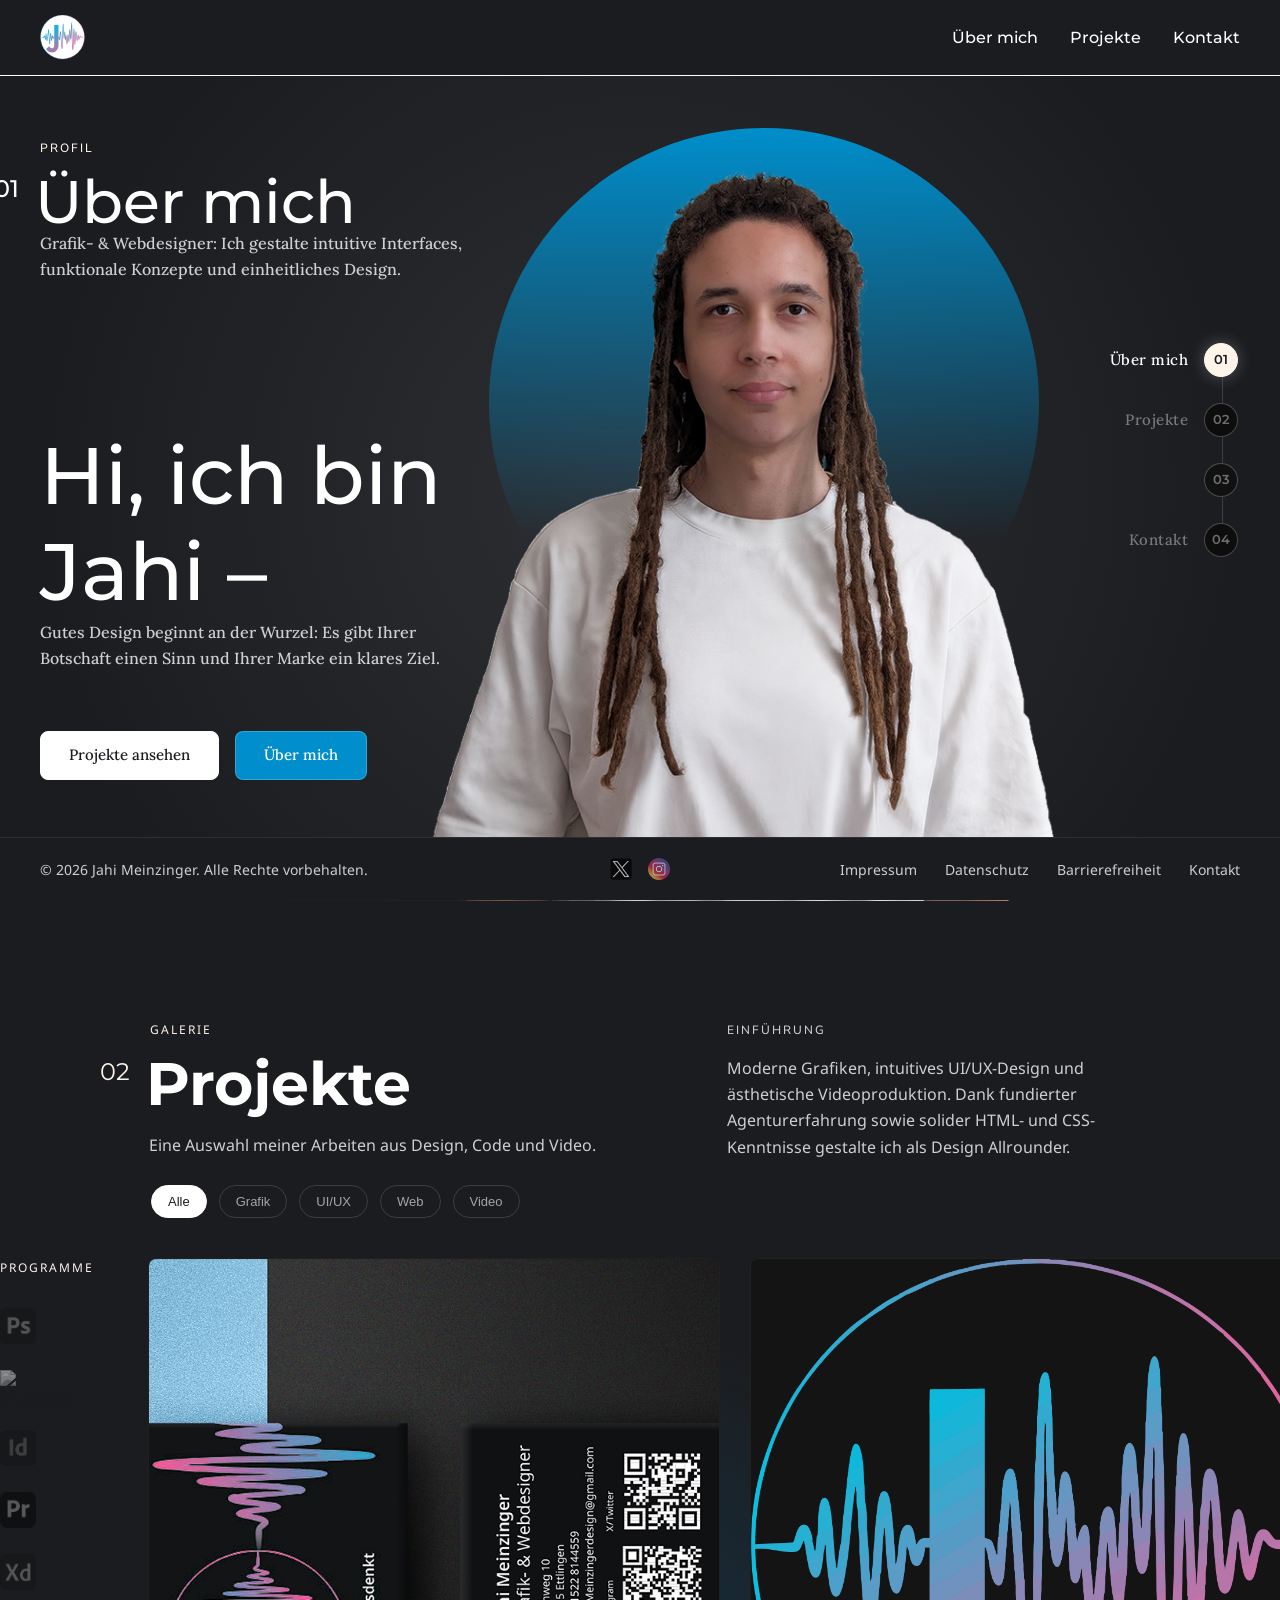
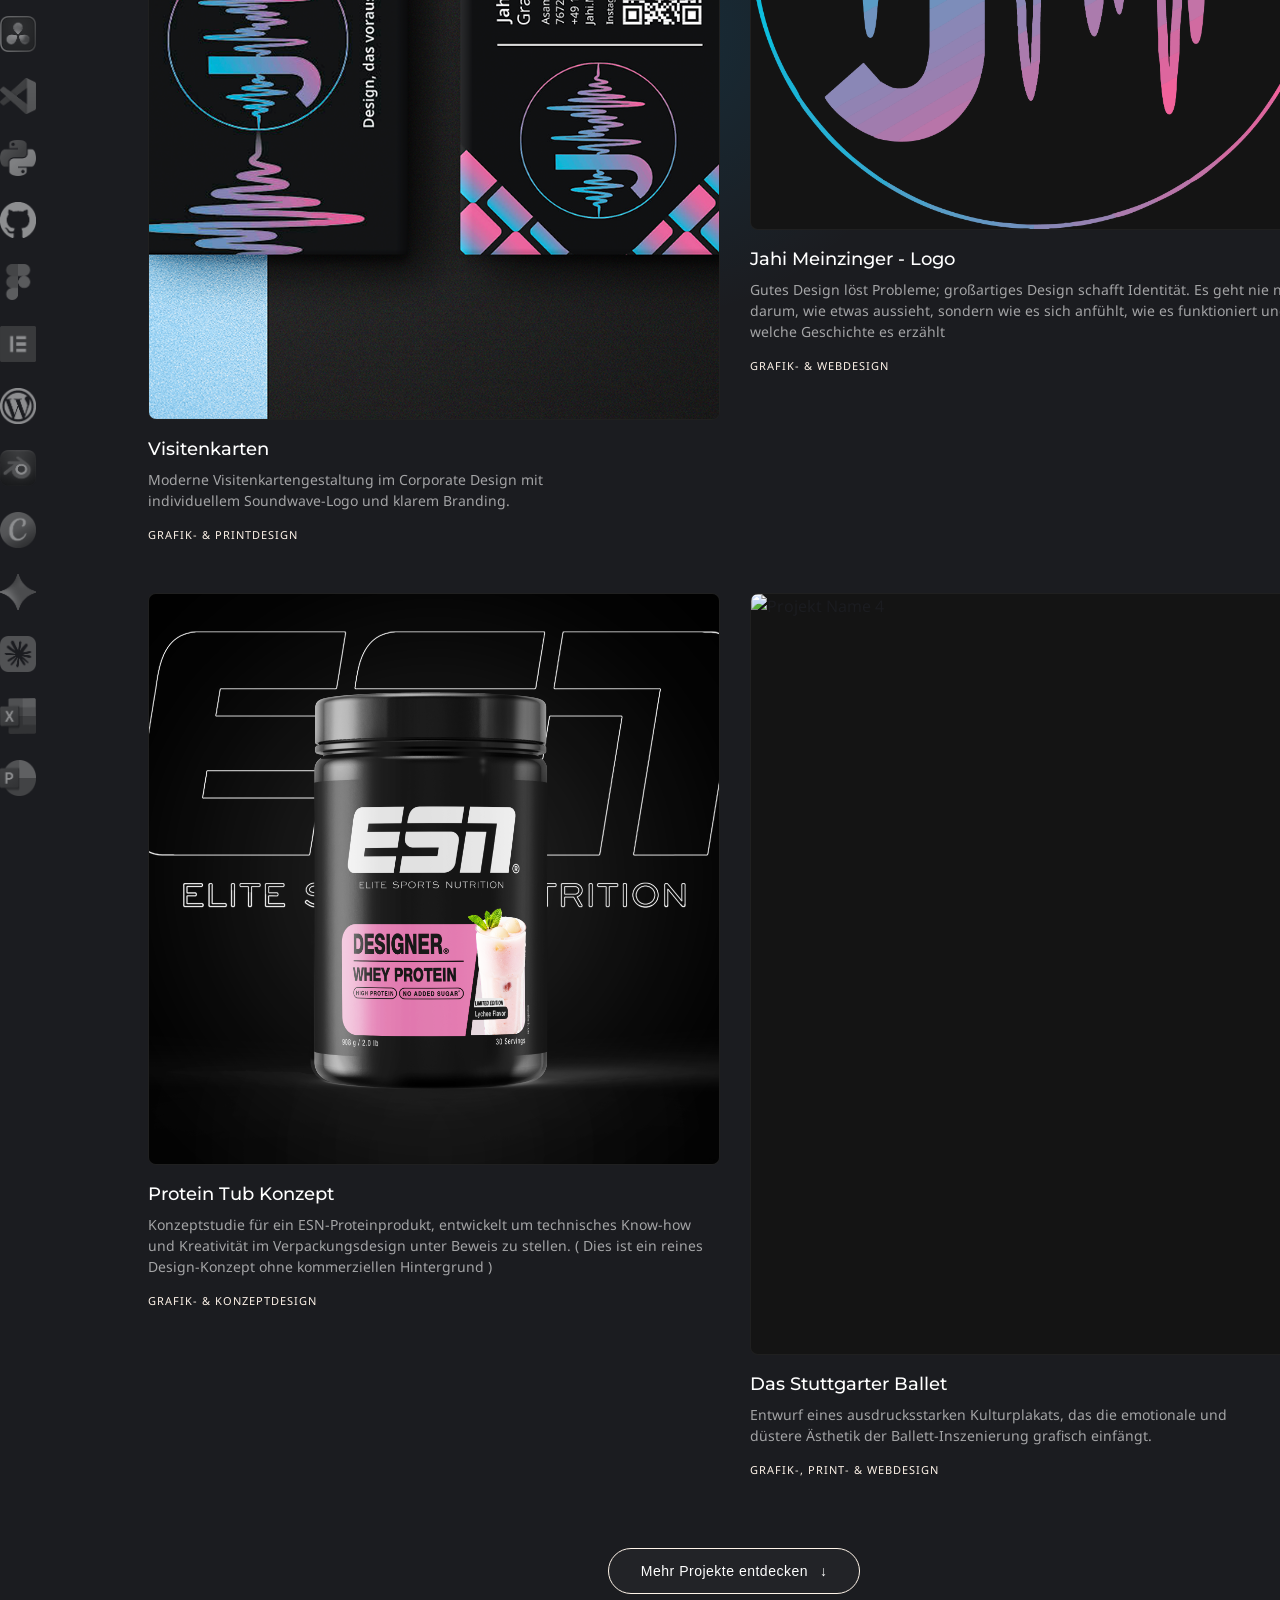
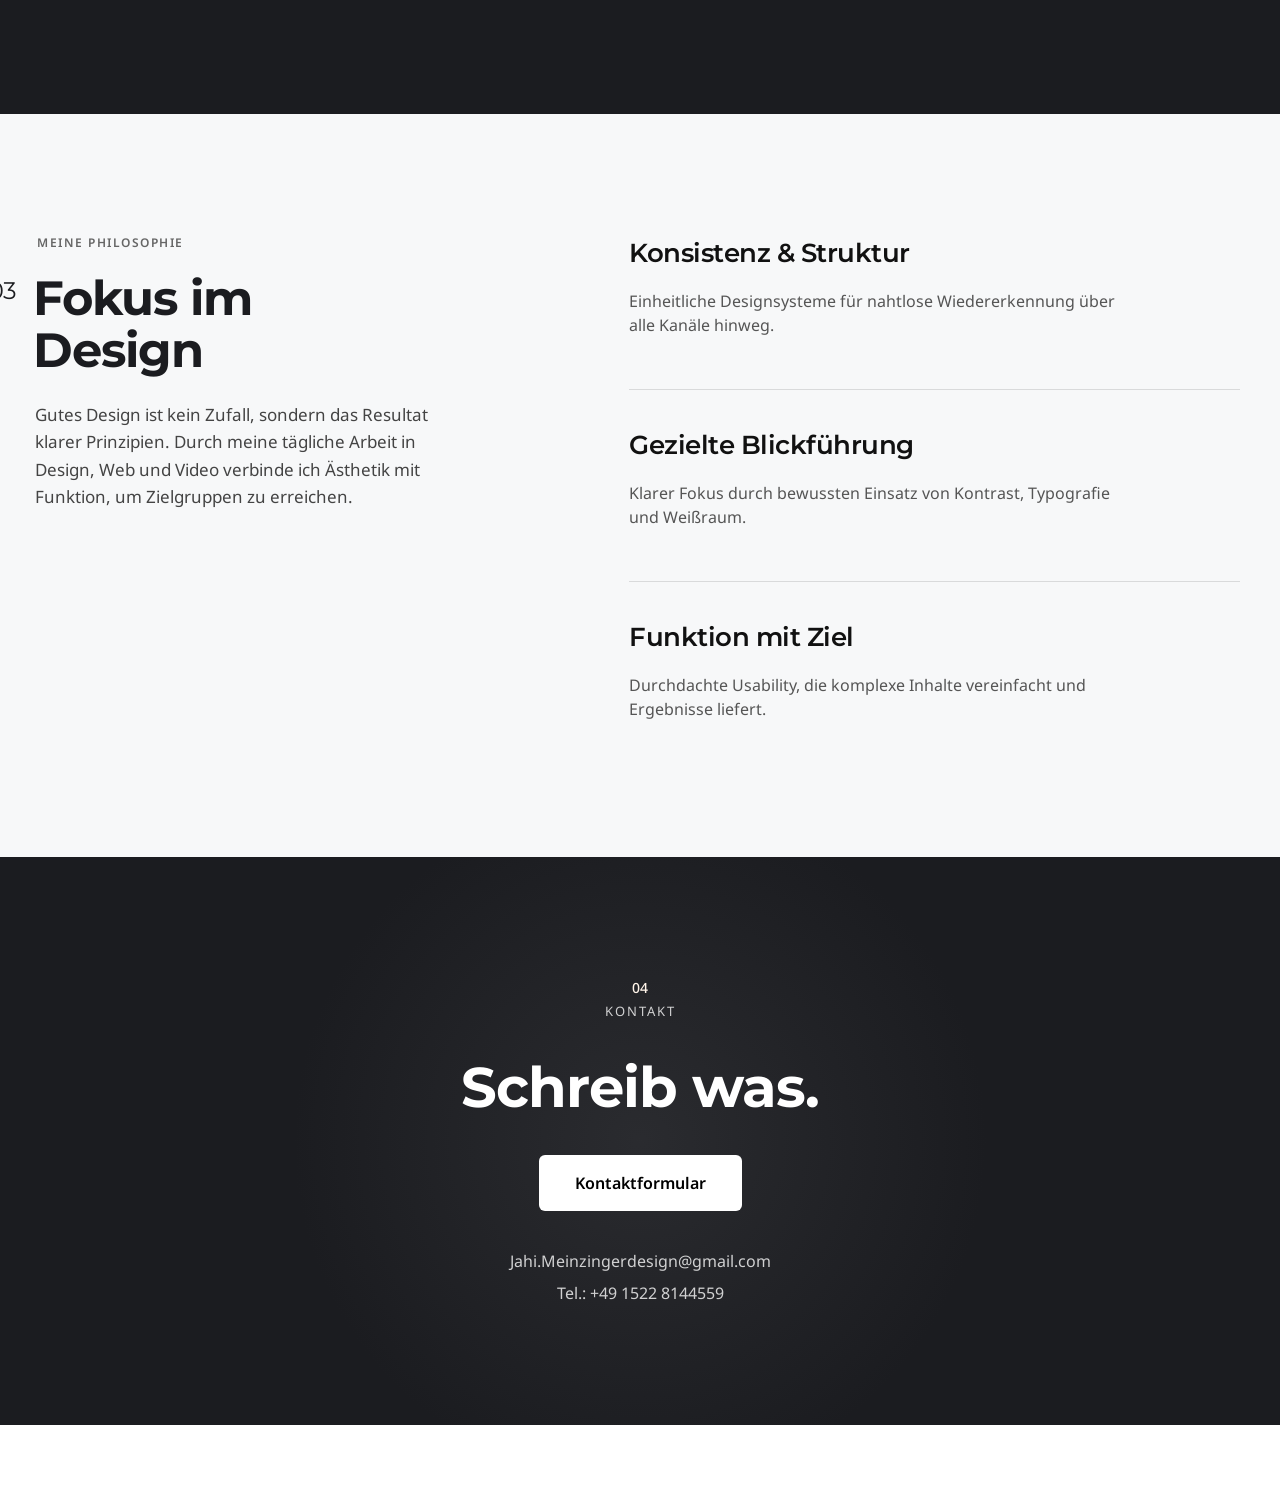
==== index.html @ 6b7f763b "Website Upload All Code" ====
<!DOCTYPE html>
<html lang="de">

<head>
    <!-- UNSICHTBAR: Nur Einstellungen & Verknüpfungen -->
    <meta charset="UTF-8">
    <meta name="viewport" content="width=device-width, initial-scale=1.0">
    <title>Jahi Meinzinger – Portfolio</title>
    <link rel="stylesheet" href="style.css">
</head>

<body>

    <!-- 1. HEADER: Dein Bereich ganz oben (Logo, Name & Navigation) -->
    <header class="site-header">
        <div class="header-container">

            <!-- Links: Logo -->
            <a href="#" class="logo-link">
                <!-- Tausche "logo.png" später gegen deinen echten Dateinamen aus -->
                <img src="assets/JM-Logo.svg" alt="Jahi Meinzinger Logo" class="logo-img">
            </a>

            <!-- Rechts: Navigation -->
            <nav class="main-nav">
                <ul>
                    <li><a href="#ueber-mich">Über mich</a></li>
                    <li><a href="#projekte">Projekte</a></li>
                    <li><a href="#kontakt">Kontakt</a></li>
                </ul>
            </nav>

        </div>
    </header>

    <!-- 2. MAIN: Der Hauptinhalt der Website -->
    <!-- 2. MAIN: Der Hauptinhalt der Website -->
    <main>
        <section id="hero" class="hero-section">
            <div class="hero-container">

                <!-- Textbereich (Ebene 3 – liegt vor dem Bild) -->
                <div class="hero-text-block">
                    <span class="overline">PROFIL</span>

                    <h2 class="section-title">
                        <span class="section-number">01</span>
                        Über mich
                    </h2>

                    <p class="hero-subheadline">
                        Grafik- & Webdesigner: Ich gestalte intuitive Interfaces, <br>
                        funktionale Konzepte und einheitliches Design.
                    </p>

                    <!-- Haupt-Headline mit animiertem Text -->
                    <h1 class="hero-main-title">
                        Hi, ich bin<br>
                        Jahi –
                        <span class="animated-text-container">
                            <span class="animated-word">Grafikdesigner</span>
                            <span class="animated-word">Web Developer</span>
                            <span class="animated-word">Videograf</span>
                            <span class="animated-word">UI/UX Designer</span>
                        </span>
                    </h1> <!-- H1 ist hier sauber geschlossen! -->

                    <!-- Zweite Subheadline -->
                    <p class="hero-secondary-subheadline">
                        Gutes Design beginnt an der Wurzel: Es gibt Ihrer<br>
                        Botschaft einen Sinn und Ihrer Marke ein klares Ziel.
                    </p>

                    <!-- Die zwei Buttons -->
                    <div class="hero-actions">
                        <a href="#projekte" class="btn btn-primary">Projekte ansehen</a>
                        <a href="#ueber-mich" class="btn btn-secondary">Über mich</a>
                    </div>
                </div>

                <!-- NEU: Visual Bereich (Ebene 1 & 2 – Kreis & Portrait) -->
                <div class="hero-visual">
                    <div class="hero-blue-circle"></div>
                    <!-- Vergiss nicht, 'dein-portrait.png' durch deinen echten Dateinamen zu ersetzen -->
                    <img src="assets/JM-Portrait.png"
                        alt="Jahi - Grafikdesigner, Web developer, UI/UX Designer & Videograf" class="hero-portrait">
                </div>

            </div>
        </section>

        <!-- 3. SECTION: PROJECTS / GALERIE -->
        <section id="projekte" class="projects-section">

            <!-- Radialisierter Hintergrund-Glow -->
            <div class="projects-bg-glow"></div>

            <div class="projects-container">

                <!-- ==========================================
             1. HEADER-GRID (Spalte 1, 2, 3 Nebeneinander)
             ========================================== -->
                <div class="projects-header-grid">

                    <!-- SPALTE 1 (Aussenseite): Programme-Titel -->
                    <div class="header-col-programs">
                        <span class="overline-programme">PROGRAMME</span>
                    </div>

                    <!-- SPALTE 2 (Bündig Logo): Galerie, Headline, Subheadline & Filter -->
                    <div class="header-col-galerie">
                        <span class="overline-galerie">GALERIE</span>
                        <h2 class="section-title">
                            <span class="section-number">02</span>
                            Projekte
                        </h2>
                        <p class="section-subheadline">
                            Eine Auswahl meiner Arbeiten aus Design, Code und Video.
                        </p>

                        <!-- Filter Navigation direkt unter der Subheadline -->
                        <nav class="projects-filter">
                            <button class="filter-btn active" data-filter="all">Alle</button>
                            <button class="filter-btn" data-filter="grafik">Grafik</button>
                            <button class="filter-btn" data-filter="uiux">UI/UX</button>
                            <button class="filter-btn" data-filter="web">Web</button>
                            <button class="filter-btn" data-filter="video">Video</button>
                        </nav>
                    </div>

                    <!-- SPALTE 3 (Rechts): Design-Note (Kompakt & klein) -->
                    <div class="header-col-design">
                        <span class="overline overline-small">Einführung</span>
                        <p class="einfuehrung-text-small">
                            Moderne Grafiken, intuitives UI/UX-Design und ästhetische Videoproduktion. Dank fundierter
                            Agenturerfahrung sowie solider HTML- und CSS-Kenntnisse gestalte ich als Design Allrounder.
                        </p>
                    </div>

                </div> <!-- /.projects-header-grid -->


                <!-- ==========================================
             2. MAIN-BODY-GRID (Programme Links, Mocks Rechts)
             ========================================== -->
                <div class="projects-body-grid">

                    <!-- SPALTE 1 LINKS: Die 14-15 Programme-Icons untereinander -->
                    <aside class="sidebar-programs">
                        <div class="programs-list">
                            <div class="program-item" title="Photoshop"><img src="assets/programme-logos/Photoshop.png"
                                    alt="Photoshop"></div>
                            <div class="program-item" title="Illustrator"><img
                                    src="assets/programme-logos/illustrator.png" alt="Illustrator"></div>
                            <div class="program-item" title="Indesign"><img src="assets/programme-logos/Indesign.png"
                                    alt="Indesign"></div>
                            <div class="program-item" title="Premiere Pro"><img
                                    src="assets/programme-logos/Premiere-Pro.png" alt="Premiere-Pro"></div>
                            <div class="program-item" title="Adobe xd"><img src="assets/programme-logos/Adobe-xd.png"
                                    alt="Adobe-xd"></div>
                            <div class="program-item" title="DaVinci Resolve Studio"><img
                                    src="assets/programme-logos/DaVinci-Resolve-Studio-Logo.png"
                                    alt="DaVinci-Resolve-Studio-Logo"></div>
                            <div class="program-item" title="Visual-Studio-Code-Logo"><img
                                    src="assets/programme-logos/Visual-Studio-Code-Logo.png"
                                    alt="Visual-Studio-Code-Logo"></div>
                            <div class="program-item" title="Python-Logo"><img
                                    src="assets/programme-logos/Python-logo.png" alt="Python-Logo"></div>
                            <div class="program-item" title="Github-Logo"><img
                                    src="assets/programme-logos/Github-Logo-W.png" alt="Github-Logo"></div>
                            <div class="program-item" title="Figma"><img src="assets/programme-logos/Figma.png"
                                    alt="Figma-Logo"></div>
                            <div class="program-item" title="Elementor"><img src="assets/programme-logos/Elementor.png"
                                    alt="Elementor-Logo"></div>
                            <div class="program-item" title="Wordpress"><img
                                    src="assets/programme-logos/Wordpress-W.png" alt="Wordpress-Logo"></div>
                            <div class="program-item" title="Blender"><img src="assets/programme-logos/Blender.png"
                                    alt="Blender-Logo"></div>
                            <div class="program-item" title="Canvas"><img src="assets/programme-logos/Canvas.png"
                                    alt="Canvas-Logo"></div>
                            <div class="program-item" title="Google-Gemini"><img
                                    src="assets/programme-logos/Google-Gemini-Logo.png" alt="Google-Gemini-Logo"></div>
                            <div class="program-item" title="Claude"><img src="assets/programme-logos/Claude-Logo.png"
                                    alt="Claude-Logo"></div>
                            <div class="program-item" title="Excel"><img src="assets/programme-logos/Excel.png"
                                    alt="Excel-Logo"></div>
                            <div class="program-item" title="Powerpoint"><img
                                    src="assets/programme-logos/Powerpoint.png" alt="Powerpoint-Logo"></div>
                            <!-- Weitere Icons folgen hier ... -->
                        </div>
                    </aside>

                    <!-- SPALTE 2 & 3 RECHTS: 2-Spalten Projekt-Grid -->
                    <div class="projects-grid">

                        <!-- Projekt 1: Hochformat Groß -->
                        <article class="project-card format-portrait-large" data-category="uiux">
                            <div class="project-image-wrapper">
                                <img src="assets/projects/JM-Visitenkarten-Mockup.png" alt="Projekt Name 1"
                                    class="project-img">
                            </div>
                            <div class="project-info">
                                <h3 class="project-title">Visitenkarten</h3>
                                <p class="project-description">Moderne Visitenkartengestaltung im Corporate Design mit
                                    <br> individuellem Soundwave-Logo und klarem Branding.
                                </p>
                                <span class="project-category-tag">Grafik- & Printdesign</span>
                            </div>
                        </article>

                        <!-- Projekt 2: Hochformat Klein / Quadratisch -->
                        <article class="project-card format-portrait-small" data-category="web">
                            <div class="project-image-wrapper">
                                <img src="assets/projects/JM-Soundwave-Logo-transp.png" alt="Projekt Name 2"
                                    class="project-img">
                            </div>
                            <div class="project-info">
                                <h3 class="project-title">Jahi Meinzinger - Logo</h3>
                                <p class="project-description">Gutes Design löst Probleme; großartiges Design schafft
                                    Identität. Es geht nie nur darum, wie etwas aussieht, sondern wie es sich anfühlt,
                                    wie es funktioniert und welche Geschichte es erzählt</p>
                                <span class="project-category-tag">Grafik- & Webdesign</span>
                            </div>
                        </article>

                        <!-- Projekt 3: Quadratisch -->
                        <article class="project-card format-square" data-category="grafik">
                            <div class="project-image-wrapper">
                                <img src="assets/projects/JM-Protein-Case-Mockup-ESN.png" alt="Projekt Name 3"
                                    class="project-img">
                            </div>
                            <div class="project-info">
                                <h3 class="project-title">Protein Tub Konzept</h3>
                                <p class="project-description">Konzeptstudie für ein ESN-Proteinprodukt, entwickelt um
                                    technisches Know-how <br> und Kreativität im Verpackungsdesign unter Beweis zu
                                    stellen. ( Dies ist ein reines <br> Design-Konzept ohne kommerziellen Hintergrund )
                                </p>
                                <span class="project-category-tag">Grafik- & Konzeptdesign</span>
                            </div>
                        </article>

                        <!-- Projekt 4: Hochformat Groß -->
                        <article class="project-card format-portrait-large" data-category="video">
                            <div class="project-image-wrapper">
                                <img src="assets/projects/Das-Stuttgarter-Ballett-JM.png" alt="Projekt Name 4"
                                    class="project-img">
                            </div>
                            <div class="project-info">
                                <h3 class="project-title">Das Stuttgarter Ballet</h3>
                                <p class="project-description">Entwurf eines ausdrucksstarken Kulturplakats, das die
                                    emotionale und <br> düstere Ästhetik der Ballett-Inszenierung grafisch einfängt.</p>
                                <span class="project-category-tag">Grafik-, Print- & Webdesign</span>
                            </div>
                        </article>

                        <!-- ==================== NEUE VERSTECKTE PROJEKTE (OPTION B) ==================== -->

                        <!-- Projekt 5 (Platzhalter) -->
                        <article class="project-card format-square is-hidden" data-category="uiux">
                            <div class="project-image-wrapper">
                                <img src="assets/projects/JM-Valor-Logo.jpg" alt="Valor-Logo" class="project-img">
                            </div>
                            <div class="project-info">
                                <h3 class="project-title">Valor Logo</h3>
                                <p class="project-description">Ein zukunftsweisender Auftritt für ‚Valor‘: Das Konzept
                                    vereint moderne Typografie und eine kraftvolle Bildsprache zu einem stimmigen,
                                    wertwertigen Markenerlebnis.</p>
                                <span class="project-category-tag">Grafik & Webdesign</span>
                            </div>
                        </article>

                        <!-- Projekt 6 (Platzhalter) -->
                        <article class="project-card format-portrait-large is-hidden" data-category="web">
                            <div class="project-image-wrapper">
                                <img src="assets/projects/Coquere-Figma-UIUX.png" alt="Coquere UI/UX"
                                    class="project-img">
                            </div>
                            <div class="project-info">
                                <h3 class="project-title">HabitSwitch - Weniger Überforderung. Mehr Fortschritt.</h3>
                                <p class="project-description">Große Lebens- und Karriereziele überfordern oft, weil der
                                    konkrete Weg dorthin im Nebel liegt. HabitShift bricht komplexe Vorhaben mithilfe
                                    intelligenter Algorithmen in tägliche, machbare Mikro-Schritte herunter und steuert
                                    deinen Fortschritt stressfrei direkt vom Smartphone aus.</p>
                                <span class="project-category-tag">UI/UX Figma & Appdesign</span>
                            </div>
                        </article>

                        <!-- Projekt 7 (Coquere) mit 2 Bildern -->
                        <article class="project-card format-portrait-small format-contain is-hidden"
                            data-category="uiux">
                            <div class="project-image-wrapper">
                                <!-- 1. Standard-Bild -->
                                <img src="assets/projects/Coquere-Figma-UIUX.png" alt="Coquere UI/UX"
                                    class="project-img">

                                <!-- 2. Zweites Bild (wird beim Hovern eingeblendet) -->
                                <img src="assets/projects/Coquere-Figma-UIUX-2.png" alt="Coquere Detailansicht"
                                    class="project-img project-img-hover">
                            </div>
                            <div class="project-info">
                                <h3 class="project-title">Coquere - Kochen ohne Stress.</h3>
                                <p class="project-description">Smartes Food-Conscious Webdesign für stressfreies Kochen.
                                    Coquere kombiniert ein minimalistisches Designsystem mit smarter Bestandsprüfung und
                                    schnellen 15–30-Minuten-Gerichten für den perfekten Feierabend.</p>
                                <span class="project-category-tag">UI/UX Figma</span>
                            </div>
                        </article>

                        <!-- BUTTON ZUM AUFKLAPPEN (Spannt über beide Projekt-Spalten) -->
                        <div class="projects-more-wrapper">
                            <button id="load-more-btn" class="btn-more-projects">
                                Mehr Projekte entdecken
                                <span class="btn-icon">↓</span>
                            </button>
                        </div>

                    </div> <!-- /.projects-grid -->

                    <!-- Hinweis für leere / im Aufbau befindliche Filter -->
                    <div id="filter-empty-message" class="filter-empty-message" style="display: none;">
                        <p>Die Seite befindet sich noch unter Betrieb, Inhalt folgt.</p>
                    </div>

                </div> <!-- /.projects-body-grid -->

            </div> <!-- /.projects-container -->
        </section>

        <!-- Sektion 3: Philosophie -->
        <section id="philosophie" class="philosophy-section">
            <div class="philosophy-container">

                <!-- Linke Spalte: Titel & Vision -->
                <div class="philosophy-intro">
                    <span class="section-tag">MEINE PHILOSOPHIE</span>
                    <h2 class="philosophy-title">
                        <span class="section-number-3">03</span>
                        Fokus im <br> Design
                    </h2>
                    <p class="philosophy-desc">
                        Gutes Design ist kein Zufall, sondern das Resultat klarer Prinzipien. Durch meine tägliche
                        Arbeit in Design, Web und Video verbinde ich Ästhetik mit Funktion, um Zielgruppen zu erreichen.
                    </p>
                </div>

                <!-- Rechte Spalte: Die 3 Kernprinzipien (Scannbar & Prägnant) -->
                <div class="philosophy-list">

                    <div class="philosophy-item">
                        <h3>Konsistenz & Struktur</h3>
                        <p>Einheitliche Designsysteme für nahtlose Wiedererkennung über alle Kanäle hinweg.</p>
                    </div>

                    <div class="philosophy-item">
                        <h3>Gezielte Blickführung</h3>
                        <p>Klarer Fokus durch bewussten Einsatz von Kontrast, Typografie und Weißraum.</p>
                    </div>

                    <div class="philosophy-item">
                        <h3>Funktion mit Ziel</h3>
                        <p>Durchdachte Usability, die komplexe Inhalte vereinfacht und Ergebnisse liefert.</p>
                    </div>

                </div>

            </div>
        </section>

        <!-- Sektion 4: Kontakt -->
        <section id="kontakt" class="contact-section">
            <!-- Dunkler radialer Verlauf (#2E2F33) -->
            <div class="contact-bg-glow"></div>

            <div class="contact-container">
                <!-- Tag & Nummer -->
                <span class="contact-number">04</span>
                <span class="contact-tag">KONTAKT</span>

                <!-- Haupt-Headline -->
                <h2 class="contact-title">Schreib was.</h2>

                <!-- Invertierter Button -->
                <div class="contact-action">
                    <a href="kontakt.html" class="contact-btn">Kontaktformular</a>
                </div>

                <!-- E-Mail Adresse -->
                <!-- Statt Klartext-Link: Data-Attribute nutzen -->
                <a href="#" id="safe-email" class="contact-email" data-user="Jahi.Meinzingerdesign"
                    data-domain="gmail.com">
                    E-Mail anzeigen...
                </a>

                <a href="#" id="safe-phone" class="contact-phone" data-country="49" data-prefix="1522"
                    data-number="8144559">
                    Telefon anzeigen...
                </a>
            </div>
        </section>

        <!-- Fixierter Section Tracker (Rechte Seite) -->
        <nav class="side-nav">
            <ul class="side-nav-list">
                <li>
                    <a href="#hero" class="side-nav-link active">
                        <span class="nav-label">Über mich</span>
                        <span class="nav-number">01</span>
                    </a>
                </li>
                <li>
                    <a href="#projekte" class="side-nav-link">
                        <span class="nav-label">Projekte</span>
                        <span class="nav-number">02</span>
                    </a>
                </li>
                <li>
                    <a href="#philosophie" class="side-nav-link inverse">
                        <span class="nav-label">Philosophie</span>
                        <span class="nav-number">03</span>
                    </a>
                </li>
                <li>
                    <a href="#kontakt" class="side-nav-link">
                        <span class="nav-label">Kontakt</span>
                        <span class="nav-number">04</span>
                    </a>
                </li>
            </ul>
        </nav>


    </main>

    <!-- 3. FOOTER: Bereich ganz unten (Copyright, Links zu Impressum etc.) -->
    <!-- FOOTER -->
    <footer class="site-footer">
        <div class="footer-container">
            <p class="footer-copy">&copy; 2026 Jahi Meinzinger. Alle Rechte vorbehalten.</p>

            <!-- Social Media Icons -->
            <div class="footer-social">
                <a href="https://x.com/J4111v1" target="_blank" rel="noopener noreferrer" aria-label="X (Twitter)">
                    <img src="assets/social-media/X-Logo-80x80.png" alt="X" class="social-icon">
                </a>
                <a href="https://www.instagram.com/j4111v1/" target="_blank" rel="noopener noreferrer"
                    aria-label="Instagram">
                    <img src="assets/social-media/Instagram-Logo-80x80.png" alt="Instagram" class="social-icon">
                </a>
            </div>

            <nav class="footer-nav">
                <a href="impressum.html">Impressum</a>
                <a href="datenschutz.html">Datenschutz</a>
                <a href="barrierefreiheit.html">Barrierefreiheit</a>
                <a href="kontakt.html">Kontakt</a>
            </nav>
        </div>
    </footer>

    <script src="script.js"></script>

</body>

</html>
---- style.css ----
/* ==========================================
   1. GOOGLE FONTS EINBINDEN
   (Montserrat, Lora, Noto Sans, Nunito Sans)
   ========================================== */
@import url('https://fonts.googleapis.com/css2?family=Lora:ital,wght@0,500;1,500&family=Montserrat:ital,wght@0,500;1,500&family=Noto+Sans:ital,wght@0,400;1,400&family=Nunito+Sans:ital,wght@0,500;1,500&display=swap');

/* ==========================================
   2. DESIGN-SYSTEM (VARIABLEN)
   ========================================== */
:root {
    /* Farben */
    --color-impressum-black: #1F1F1F;
    --color-white: #FFFFFF;
    --color-blue-house: #0C5AAA;
    --color-transparent-black: #1F1F1FB5;
    --color-skin: #FFF4E9;
    --color-black: #1B1C20;
    --color-white-subheadline: #FFFFFFC9;
    --color-divider: #1F1F1F45;
    --color-radial-black: #2E2F33;
    --color-blue-link: #008FCC;

    /* Schriften (Default = Montserrat) */
    --font-primary: 'Montserrat', sans-serif;
    --font-secondary: 'Lora', serif;
    --font-text: 'Noto Sans', sans-serif;
    --font-accent: 'Nunito Sans', sans-serif;
}

/* ==========================================
   3. GLOBALE BASE-STYLES (DEFAULT-REGELN)
   ========================================== */

/* Sanftes Scrollen für den OnePager */
html {
    scroll-behavior: smooth;
}

/* Standards für den Body */
body {
    font-family: var(--font-text);
    font-size: 16px;
    font-weight: 400;
    color: var(--color-black);
    background-color: var(--color-white);
    margin: 0;
    padding: 0;
    line-height: 1.5;
}

/* ==========================================
   4. ÜBERSCHRIFTEN (DEFAULT = MONTSERRAT 500)
   ========================================== */
h1,
h2,
h3,
h4,
h5,
h6 {
    font-family: var(--font-primary);
    font-weight: 500;
    margin-top: 0;
}

h1 { font-size: 86px; }
h2 { font-size: 60px; }
h3 { font-size: 54px; }
h4 { font-size: 44px; }
h5 { font-size: 34px; }
h6 { font-size: 28px; }

/* ==========================================
   5. HEADER & NAVIGATION STYLES
   ========================================== */

/* Die schwarze Leiste über die gesamte Breite */
.site-header {
    background-color: var(--color-black);
    height: 75px;
    width: 100%;
    position: sticky;
    top: 0;
    z-index: 1000;
    border-bottom: 1px solid var(--color-white);
}

/* Der innere Container */
.header-container {
    max-width: 1200px;
    height: 100%;
    margin: 0 auto;
    padding: 0 40px;
    display: flex;
    justify-content: space-between;
    align-items: center;
}

/* Logo Styling */
.logo-link {
    display: flex;
    align-items: center;
}

.logo-img {
    width: 45px;
    height: auto;
}

/* Navigations-Liste */
.main-nav ul {
    list-style: none;
    margin: 0;
    padding: 0;
    display: flex;
    gap: 32px;
}

/* Die Links im Menü */
.main-nav a {
    position: relative;
    text-decoration: none;
    color: var(--color-white);
    font-family: var(--font-primary);
    font-size: 16px;
    font-weight: 500;
    padding-bottom: 6px;
    transition: color 0.3s ease;
}

.main-nav a::after {
    content: '';
    position: absolute;
    bottom: 0;
    left: 0;
    width: 0%;
    height: 2px;
    background-color: var(--color-skin);
    transition: width 0.3s ease;
}

.main-nav a:hover::after {
    width: 100%;
}

/* ==========================================
   6. HERO SECTION
   ========================================== */
.hero-section {
    width: 100%;
    min-height: calc(100vh - 75px);
    background: radial-gradient(circle at center, var(--color-radial-black) 0%, var(--color-black) 80%);
    display: flex;
    align-items: flex-start;
    padding-top: 7vh;
    box-sizing: border-box;
    position: relative;
    overflow: hidden;
}

.hero-container {
    max-width: 1200px;
    width: 100%;
    margin: 0 auto;
    padding: 0 40px;
}

/* ==========================================
   7. HERO INHALTE (TEXT & TITEL)
   ========================================== */
.hero-text-block {
    max-width: 650px;
    width: 100%;
    display: flex;
    flex-direction: column;
    gap: 0px;
    position: relative;
    z-index: 3;
}

.overline {
    font-family: var(--font-accent);
    font-size: 16px;
    font-weight: 500;
    color: var(--color-white-subheadline);
    text-transform: uppercase;
    letter-spacing: 1.5px;
    display: block;
    margin-bottom: 6px;
}

.section-title {
    color: var(--color-white);
    margin-bottom: -6px;
    line-height: 1.1;
    position: relative;
    transform: translate(-5px, 0px);
}

.section-number {
    font-family: var(--font-primary);
    font-size: 24px;
    font-weight: 500;
    color: var(--color-white);
    position: absolute;
    right: calc(100% + 16px);
    top: -7px;
    transform: translate(0px, 14px);
}

.hero-subheadline {
    font-family: var(--font-secondary);
    font-size: 16px;
    font-weight: 500;
    color: var(--color-white-subheadline);
    line-height: 1.6;
    transform: translate(0px, -14px);
    margin-bottom: 140px;
}

/* ==========================================
   8. MAIN HEADLINE & ANIMATED TEXT
   ========================================== */
.hero-main-title {
    font-family: var(--font-primary);
    font-size: 80px;
    font-weight: 500;
    color: var(--color-white);
    line-height: 1.0;
    margin: 0;
}

.animated-text-container {
    display: inline-block;
    position: relative;
    min-width: 320px;
    height: 1.2em;
    vertical-align: bottom;
}

.animated-word {
    position: absolute;
    left: 0;
    top: 13px;
    opacity: 0;
    white-space: nowrap;
    color: var(--color-skin);
    animation: fadeTextCycle 12s infinite;
}

.animated-word:nth-child(1) { animation-delay: 0s; }
.animated-word:nth-child(2) { animation-delay: 3s; }
.animated-word:nth-child(3) { animation-delay: 6s; }
.animated-word:nth-child(4) { animation-delay: 9s; }

@keyframes fadeTextCycle {
    0% { opacity: 0; transform: translateY(12px); }
    5% { opacity: 1; transform: translateY(0); }
    22% { opacity: 1; transform: translateY(0); }
    27% { opacity: 0; transform: translateY(-12px); }
    100% { opacity: 0; }
}

@keyframes smoothCircleFade {
    0% { opacity: 0; }
    100% { opacity: 1; }
}

.hero-secondary-subheadline {
    font-family: var(--font-secondary);
    font-size: 16px;
    font-weight: 500;
    color: var(--color-white-subheadline);
    line-height: 1.6;
    margin-top: 8px;
}

.hero-actions {
    display: flex;
    gap: 16px;
    margin-top: 44px;
    align-items: center;
}

.btn {
    display: inline-flex;
    align-items: center;
    justify-content: center;
    padding: 12px 28px;
    font-family: var(--font-secondary);
    font-size: 15px;
    font-weight: 500;
    border-radius: 8px;
    text-decoration: none;
    transition: all 0.25s ease;
    cursor: pointer;
}

.btn-primary {
    background-color: var(--color-white);
    color: var(--color-black);
    border: 1px solid var(--color-white);
}

.btn-primary:hover {
    background-color: var(--color-skin);
    transform: translateY(-2px);
    border: 1px solid var(--color-skin);
    box-shadow: 0 4px 15px rgba(255, 255, 255, 0.2);
}

.btn-secondary {
    background-color: var(--color-blue-link);
    color: var(--color-white);
    border: 1px solid rgba(255, 255, 255, 0.2);
}

.btn-secondary:hover {
    background-color: var(--color-blue-house);
    transform: translateY(-2px);
    box-shadow: 0 4px 15px rgba(255, 255, 255, 0.2);
}

.hero-visual {
    position: absolute;
    right: 5%;
    bottom: 0;
    width: 50%;
    height: 100%;
    display: flex;
    justify-content: center;
    align-items: flex-end;
    z-index: 1;
    pointer-events: none;
}

.hero-blue-circle {
    position: absolute;
    width: 550px;
    height: 550px;
    border-radius: 50%;
    background: linear-gradient(180deg, var(--color-blue-link) 0%, rgba(0, 0, 0, 0) 75%);
    top: 45%;
    left: 50%;
    transform: translate(-74%, -58%);
    z-index: 1;
    animation: smoothCircleFade 3s ease-out 0s both;
}

.hero-portrait {
    position: relative;
    z-index: 2;
    height: 118%;
    object-fit: contain;
    transform: translate(-165px, 0);
}

/* ==========================================
   9. SIDE NAVIGATION (SEITEN-NAV)
   ========================================== */
.side-nav {
    position: fixed;
    right: 42px;
    top: 50%;
    transform: translateY(-50%);
    z-index: 100;
}

.side-nav-list {
    list-style: none;
    padding: 0;
    margin: 0;
    display: flex;
    flex-direction: column;
    gap: 26px;
    position: relative;
}

.side-nav-list::before {
    content: '';
    position: absolute;
    top: 12px;
    bottom: 12px;
    right: 15px;
    width: 1px;
    background-color: rgba(255, 255, 255, 0.15);
    z-index: -1;
}

.side-nav-link {
    display: flex;
    align-items: center;
    justify-content: flex-end;
    gap: 16px;
    text-decoration: none;
    color: rgba(255, 255, 255, 0.4);
    transition: all 0.3s ease;
}

.side-nav-link .nav-label {
    font-family: var(--font-secondary);
    font-size: 15px;
    font-weight: 500;
    letter-spacing: 0.5px;
    opacity: 0;
    transform: translateX(12px);
    transition: all 0.3s ease;
    white-space: nowrap;
    pointer-events: none;
}

.side-nav-link .nav-number {
    font-family: var(--font-primary);
    font-size: 13px;
    font-weight: 600;
    width: 32px;
    height: 32px;
    border-radius: 50%;
    background-color: #0d0d0d;
    border: 1px solid rgba(255, 255, 255, 0.25);
    display: flex;
    align-items: center;
    justify-content: center;
    transition: all 0.3s ease;
}

.side-nav-link:hover,
.side-nav-link.active {
    color: var(--color-white);
}

.side-nav-link:hover .nav-label,
.side-nav-link.active .nav-label {
    opacity: 1;
    transform: translateX(0);
}

.side-nav-link:hover .nav-number,
.side-nav-link.active .nav-number {
    border-color: var(--color-skin);
    background-color: var(--color-skin);
    color: var(--color-black);
    box-shadow: 0 0 16px rgba(255, 255, 255, 0.25);
}

/* ==========================================
   SEKTION 3 (INVERSE) - AKTIV-ZUSTAND
   ========================================== */

/* 1. Inaktive Punkte in Sektion 3 (Tiefschwarz, abgedunkelte Zahl) */
.side-nav-link.inverse .nav-number {
    background-color: #111111 !important;
    border: 1px solid rgba(255, 255, 255, 0.25) !important;
}

/* 2. AKTIVER Punkt in Sektion 3 (Helleres Schwarz/Anthrazit + weiße Zahl) */
.side-nav-link.inverse.active .nav-number {
    background-color: #53535a !important; /* Helleres Schwarz / Anthrazit */
    border-color: #38383a !important;
    color: #ffffff !important;           /* Strahlend weiße 03 */
    box-shadow: 0 0 10px rgba(0, 0, 0, 0.2); /* Dezenter Schatten zur Hervorhebung */
}

/* 3. Aktives Label "Philosophie" */
.side-nav-link.inverse.active .nav-label {
    color: var(--color-black) !important;
    font-weight: 600;
}

/* ==========================================
   10. PROJECTS SECTION (PROJEKTE)
   ========================================== */
.projects-section {
    position: relative;
    background-color: var(--color-black);
    padding: 120px 0;
    overflow: hidden;
}

.projects-bg-glow {
    position: absolute;
    top: 30%;
    left: 50%;
    transform: translate(-50%, -50%);
    width: 600px;
    height: 600px;
    background: radial-gradient(circle, var(--color-blue-link) 0%, rgba(0,0,0,0) 70%);
    opacity: 0.15;
    pointer-events: none;
    z-index: 0;
}

.projects-container {
    position: relative;
    z-index: 1;
    width: 100%;
    max-width: 1440px;
    margin: 0 auto;
    padding: 0 40px;
}

/* HEADER GRID */
.projects-header-grid {
    display: grid;
    grid-template-columns: 5% 1.5fr 0.8fr; 
    gap: 47px;
    margin-bottom: 40px;
    align-items: start;
}

/* OVERLINES & TYPO */
.overline-programme,
.overline-galerie,
.overline {
    font-size: 12px;
    letter-spacing: 2px;
    text-transform: uppercase;
    color: var(--color-skin);
    display: block;
    margin-bottom: 12px;
}

.overline-galerie {
    transform: translateX(-1px);
    margin-left: 0;
}

.overline-small {
    font-size: 12px;
    color: var(--color-white-subheadline);
}

.projects-header-grid .section-title {
    font-size: 60px;
    font-weight: 700;
    color: var(--color-white);
    margin: 0 0 12px 0;
    display: flex;
    align-items: center;
    gap: 16px;
    left: -46px;
}

.projects-header-grid .section-number {
    font-size: 24px;
    color: var(--color-skin);
    font-weight: 400;
    position: static;
    transform: none;
    margin-bottom: 23px;
    transform: translateX(0px);
}

.section-subheadline {
    color: var(--color-white-subheadline);
    font-size: 16px;
    margin-bottom: 28px;
    max-width: 480px;
    transform: translateX(-2px);
}

.header-col-design {
    transform: translateX(-203px);
}

.einfuehrung-text-small {
    font-size: 16px;
    line-height: 1.64;
    color: var(--color-white-subheadline);
    max-width: 420px;
}

/* FILTER NAVIGATION */
.projects-filter {
    display: flex;
    flex-wrap: wrap;
    gap: 12px;
}

.filter-btn {
    background: transparent;
    border: 1px solid rgba(255, 255, 255, 0.15);
    color: rgba(255, 255, 255, 0.6);
    padding: 8px 16px;
    border-radius: 20px;
    font-size: 13px;
    cursor: pointer;
    transition: all 0.3s ease;
}

.filter-btn:hover,
.filter-btn.active {
    background: var(--color-white);
    color: var(--color-black);
    border-color: var(--color-white);
}

/* BODY GRID & SIDEBAR */
.projects-body-grid {
    display: grid;
    grid-template-columns: 5% 1.5fr 0.8fr; 
    gap: 32px;
    margin-left: 13px;
}

.overline-programme {
    transform: translate(-40px, 238px);
}

.sidebar-programs {
    transform: translateX(-53px);
}

.sidebar-programs .programs-list {
    display: flex;
    flex-direction: column;
    gap: 20px;
    margin-top: 50px;
}

.program-item img {
    width: 36px;
    height: 36px;
    object-fit: contain;
    filter: grayscale(100%);
    opacity: 0.5;
    transition: all 0.3s ease;
}

.program-item:hover img {
    filter: grayscale(0%);
    opacity: 1;
    transform: scale(1.1);
}

/* PROJEKTE GRID (SPALTE 2 & 3 RECHTS) */
.projects-grid {
    grid-column: 2 / span 2;
    display: grid;
    grid-template-columns: repeat(2, 1fr);
    gap: 48px 32px;
}

.project-card {
    display: flex;
    flex-direction: column;
    gap: 16px;
}

.project-image-wrapper {
    width: 100%;
    border-radius: 8px;
    overflow: hidden;
    background-color: #141414;
    border: 1px solid rgba(255, 255, 255, 0.05);
}

.project-img {
    width: 100%;
    height: 100%;
    object-fit: cover;
    display: block;
    transition: transform 0.5s ease;
}

.project-card:hover .project-img {
    transform: scale(1.04);
}

/* Formate / Höhen */
.format-portrait-large .project-image-wrapper {
    aspect-ratio: 3 / 4;
}

.format-portrait-small .project-image-wrapper,
.format-square .project-image-wrapper {
    aspect-ratio: 1 / 1;
}

/* Card Information */
.project-title {
    font-size: 18px;
    color: var(--color-white);
    margin: 0 0 6px 0;
}

.project-description {
    font-size: 14px;
    color: rgba(255, 255, 255, 0.6);
    margin: 0 0 10px 0;
}

.project-category-tag {
    font-size: 11px;
    text-transform: uppercase;
    letter-spacing: 1px;
    color: var(--color-skin);
}

/* Versteckte Projekte */
.project-card.is-hidden {
    display: none !important;
}

/* ==========================================
   BUTTON: MEHR PROJEKTE ANZEIGEN
   ========================================== */
.projects-more-wrapper {
    grid-column: 1 / -1; /* Nimmt exakt beide Spalten des Projekt-Grids ein */
    display: flex;
    justify-content: center;
    padding-top: 20px;
}

.btn-more-projects {
    background: rgba(255, 255, 255, 0.03);
    border: 1px solid var(--color-skin);
    color: var(--color-white);
    padding: 14px 32px;
    border-radius: 30px;
    font-size: 14px;
    font-weight: 500;
    letter-spacing: 0.5px;
    cursor: pointer;
    display: inline-flex;
    align-items: center;
    gap: 12px;
    transition: all 0.3s ease;
}

.btn-more-projects:hover {
    background: var(--color-skin);
    color: var(--color-black);
    transform: translateY(-2px);
    box-shadow: 0 10px 20px rgba(0, 0, 0, 0.2);
}

.btn-more-projects .btn-icon {
    transition: transform 0.3s ease;
}

.btn-more-projects:hover .btn-icon {
    transform: translateY(3px);
}

/* Speziell für Vollbild-Mockups (z. B. ganze Websites) */
.project-card.format-contain .project-img {
    object-fit: contain; /* Zeigt das gesamte Bild ohne Anschnitt */
}

/* Optional: Gibt dem Rahmen z.B. einen weißen oder dunklen Hintergrund, 
   damit die Ränder oben/unten sauber aussehen */
.project-card.format-contain .project-image-wrapper {
    background-color: #ffffff; /* Weiß lässt deinen Website-Screenshot nahtlos übergehen */
    display: flex;
    align-items: center;
    justify-content: center;
}

/* Container für mehrere übereinanderliegende Bilder vorbereiten */
.project-image-wrapper {
    position: relative; /* Wichtig für die absolute Positionierung des Hover-Bildes */
}

/* Das zweite Bild liegt exakt über dem ersten Bild */
.project-img-hover {
    position: absolute;
    top: 0;
    left: 0;
    width: 100%;
    height: 100%;
    object-fit: cover;
    opacity: 0; /* Standardmäßig unsichtbar */
    transition: opacity 0.5s ease, transform 0.5s ease; /* Geschmeidiges Einblenden + Zoom */
    pointer-events: none; /* Klicks gehen durch das Bild hindurch */
}

/* HOVER-EFFEKT: Zweites Bild einblenden */
.project-card:hover .project-img-hover {
    opacity: 1; /* Bild wird sichtbar */
}

/* ZOOM-EFFEKT: Beide Bilder zoomen beim Hovern mit */
.project-card:hover .project-img,
.project-card:hover .project-img-hover {
    transform: scale(1.04);
}

.filter-empty-message {
    grid-column: 1 / -1;
    text-align: center;
    
    /* 1. Verhindert das Dehnen der Box nach unten */
    align-self: start; 
    height: auto; 

    /* 2. Kompakterer Innenabstand (nach Bedarf anpassen) */
    padding: 30px 20px; 

    /* Restliches Styling */
    color: var(--color-white-subheadline);
    font-family: var(--font-secondary);
    font-size: 18px;
    background: rgba(255, 255, 255, 0.02);
    border: 1px dashed rgba(255, 255, 255, 0.15);
    border-radius: 8px;

    /* Nimm den Text nach oben */
    margin-top: -1067px; /* Passe den Wert an (z. B. -600px bis -1000px), bis es perfekt sitzt */
    position: relative;
    z-index: 5;
}

/* ==========================================
   SEKTION 3: PHILOSOPHIE
   ========================================== */
   
.philosophy-section {
    background-color: #f7f8f9; /* Subtiler, technischer Hellgrau-Ton */
    color: #121212; /* Dunkler Text für hervorragende Lesbarkeit */
    padding: 120px 0;
    width: 100%;
}

.philosophy-container {
    max-width: 1200px;
    margin: 0 auto;
    padding: 0 24px;
    display: grid;
    grid-template-columns: 1fr 1.2fr;
    gap: 80px;
    align-items: start;
}

/* Linke Spalte */
.philosophy-intro {
    position: sticky;
    top: 60px; /* Bleibt beim Scrollen leicht mit im Sichtfeld */
}

.section-tag {
    display: block;
    font-size: 12px;
    font-weight: 600;
    text-transform: uppercase;
    letter-spacing: 1.5px;
    color: #666666;
    margin-bottom: 20px;
    transform: translateX(-3px);
}

/* 2. Die Zahl aus dem Textfluss nehmen & nach links schieben */
.section-number-3 {
    font-size: 24px;
    font-weight: 400;
    color: var(#666666);
    
    position: absolute;  /* Nimmt die 03 aus dem Textfluss */
    left: -45px;         /* Schiebt die 03 in den linken Weißraum */
    top: 6px;            /* Richtet die 03 vertikal an "Fokus" aus */
}

/* 1. Dem Elternelement die absolute Positionierung der Zahl erlauben */
.philosophy-title {
    font-size: 48px;
    font-weight: 700;
    line-height: 1.1;
    letter-spacing: -1px;
    margin-bottom: 24px;
    color: var(--color-black);
    transform: translateX(-7px);
    
    position: relative; /* Absoluter Anker für die 03 */
}

.philosophy-desc {
    font-size: 17px;
    line-height: 1.6;
    color: #444444;
    max-width: 400px;
    transform: translateX(-5px);
}

/* Rechte Spalte: Vertikale Liste */
.philosophy-list {
    display: flex;
    flex-direction: column;
}

.philosophy-item {
    padding: 36px 0;
    border-bottom: 1px solid rgba(0, 0, 0, 0.12); /* Feine Trennlinien wie in Bild 1 */
}

.philosophy-item:first-child {
    padding-top: 0;
}

.philosophy-item:last-child {
    border-bottom: none;
    padding-bottom: 0;
}

.philosophy-item h3 {
    font-size: 26px;
    font-weight: 600;
    margin-bottom: 10px;
    color: #111111;
    letter-spacing: -0.5px;
}

.philosophy-item p {
    font-size: 16px;
    line-height: 1.5;
    color: #555555;
    max-width: 500px;
}

/* Responsive Anpassung für Tablets & Smartphones */
@media (max-width: 868px) {
    .philosophy-section {
        padding: 80px 0;
    }

    .philosophy-container {
        grid-template-columns: 1fr;
        gap: 48px;
    }

    .philosophy-intro {
        position: static;
    }

    .philosophy-title {
        font-size: 36px;
    }
}

/* ==========================================
   SEKTION 4: KONTAKT
   ========================================== */
.contact-section {
    position: relative;
    background-color: var(--color-black, #0d0d0d);
    color: var(--color-white, #ffffff);
    padding: 120px 0; /* Um 10px reduziert (von 160px auf 150px) */
    overflow: hidden;
    text-align: center;
}

/* Radialer Verlauf analog zu Sektion 1 */
.contact-bg-glow {
    position: absolute;
    top: 50%;
    left: 50%;
    transform: translate(-50%, -50%);
    width: 700px;
    height: 700px;
    background: radial-gradient(circle, var(--color-radial-black, #2E2F33) 0%, rgba(0, 0, 0, 0) 70%);
    opacity: 0.8; /* Erhöht für einen sichtbaren, weichen Kreis-Effekt */
    pointer-events: none;
    z-index: 0;
}

.contact-container {
    position: relative;
    z-index: 1;
    max-width: 800px;
    margin: 0 auto;
    padding: 0 10px;
    display: flex;
    flex-direction: column;
    align-items: center;
}

/* Nummer & Label */
.contact-number {
    font-size: 14px;
    color: var(--color-skin, #d1a374);
    font-weight: 500;
    margin-bottom: 4px;
}

.contact-tag {
    font-size: 13px;
    letter-spacing: 2px;
    text-transform: uppercase;
    color: var(--color-white-subheadline, #a1a1a6);
    margin-bottom: 24px;
}

/* Headline */
.contact-title {
    font-size: 56px;
    font-weight: 700;
    letter-spacing: -1px;
    margin-bottom: 26px;
    color: var(--color-white, #ffffff);
}

/* Invertierter Button */
.contact-action {
    margin-bottom: 38px;
}

.contact-btn {
    display: inline-block;
    background-color: #ffffff;
    color: #000000;
    font-weight: 600;
    font-size: 16px;
    padding: 16px 36px;
    border-radius: 6px;
    text-decoration: none;
    transition: transform 0.2s ease, box-shadow 0.2s ease;
}

.contact-btn:hover {
    transform: translateY(-2px);
    box-shadow: 0 8px 20px rgba(255, 255, 255, 0.2);
}

/* Kontaktdaten (Mail & Tel) */
.contact-email,
.contact-phone {
    font-size: 16px;
    color: var(--color-white-subheadline, #a1a1a6);
    text-decoration: none;
    transition: color 0.2s ease;
}

.contact-email {
    margin-bottom: 8px; /* Kleiner Abstand zur Telefonnummer */
}

.contact-email:hover,
.contact-phone:hover {
    color: var(--color-white, #ffffff);
}

/* Responsive Anpassung für Mobilgeräte */
@media (max-width: 768px) {
    .contact-section {
        padding: 90px 0;
    }
    .contact-title {
        font-size: 40px;
        margin-bottom: 36px;
    }
}

/* ==========================================
   FOOTER
   ========================================== */
/* ==========================================
   FOOTER (STICKY & BALANCED)
   ========================================== */
.site-footer {
    position: sticky;
    bottom: 0;
    z-index: 100;
    background-color: var(--color-black, #0d0d0d);
    border-top: 1px solid rgba(255, 255, 255, 0.08);
    padding: 20px 0; /* Slightly tighter vertical padding for a sleek sticky bar */
    font-size: 14px;
}

.footer-container {
    max-width: 1200px;
    margin: 0 auto;
    padding: 0 24px;
    
    /* 3-column Grid ensures the center column is dead-center regardless of text lengths */
    display: grid;
    grid-template-columns: 1fr auto 1fr;
    align-items: center;
    gap: 20px;
}

.footer-copy {
    color: var(--color-white-subheadline, #86868b);
    margin: 0;
    justify-self: start;
}

/* Social Media Icons (Centered) */
.footer-social {
    display: flex;
    align-items: center;
    gap: 16px;
    justify-self: center; /* Locks icons to the true center */
}

.footer-social a {
    display: inline-flex;
    align-items: center;
    justify-content: center;
    opacity: 0.65;
    transition: opacity 0.2s ease, transform 0.2s ease;
}

.footer-social a:hover {
    opacity: 1;
    transform: translateY(-2px);
}

.social-icon {
    width: 22px;
    height: 22px;
    object-fit: contain;
}

/* Navigation Links (Right-aligned) */
.footer-nav {
    display: flex;
    gap: 28px;
    flex-wrap: wrap;
    justify-self: end;
}

.footer-nav a {
    position: relative; /* WICHTIG: Damit die Linie am Text bleibt */
    color: var(--color-white-subheadline, #86868b);
    text-decoration: none;
    transition: color 0.2s ease;
}

/* Die Start-Position der Linie (0% Breite, unsichtbar) */
.footer-nav a::after {
    content: '';
    position: absolute;
    bottom: -4px; /* Abstand zwischen Text und Linie */
    left: 0;
    width: 0%;
    height: 1px; /* Dicke der Linie */
    background-color: var(--color-white, #ffffff); /* Farbe der Linie */
    transition: width 0.3s ease-in-out;
}

.footer-nav a:hover {
    color: var(--color-white, #ffffff);
}

/* Beim Hovern fährt die Linie auf 100% aus */
.footer-nav a:hover::after {
    width: 100%;
}

/* Responsive behavior for mobile */
@media (max-width: 768px) {
    .site-footer {
        position: static; /* Disables sticky positioning on mobile to save screen real estate */
    }

    .footer-container {
        display: flex;
        flex-direction: column-reverse;
        text-align: center;
        gap: 16px;
    }

    .footer-nav,
    .footer-social {
        justify-content: center;
    }
}

/* ==========================================
   10. UNTERSEITEN (IMPRESSUM & RECHTLICHES)
   ========================================== */
body.legal-page {
    /* Helles Off-White als Hintergrund */
    background-color: #f7f8f9;
    color: #1d1d1f;
    min-height: 100vh;
}

/* Back Link Header */
.legal-header {
    max-width: 800px;
    margin: 0 auto;
    padding: 40px 24px 0;
}

.back-link {
    color: #86868b; /* Dezentere Farbe für den Zurück-Link */
    text-decoration: none;
    font-size: 15px;
    font-weight: 500;
    transition: color 0.2s ease, transform 0.2s ease;
    display: inline-block;
}

.back-link:hover {
    color: #1d1d1f; /* Dunkler beim Hovern */
    transform: translateX(-4px);
}

/* Hauptcontainer */
.legal-container {
    max-width: 800px;
    margin: 0 auto;
    padding: 40px 24px 100px;
}

/* Kicker Tag */
.legal-tag {
    font-size: 13px;
    letter-spacing: 2px;
    text-transform: uppercase;
    color: var(--color-skin, #d1a374); /* Dein Akzentton als schöner Kontrast */
    font-weight: 600;
    display: block;
}

/* Exakte 55px H1 Headline */
.legal-title {
    font-size: 55px;
    font-weight: 700;
    letter-spacing: -1px;
    margin-top: 8px;
    margin-bottom: 56px;
    color: #1d1d1f; /* Tiefes Schwarz-Anthrazit */
    line-height: 1.1;
}

/* Sektionen */
.legal-block {
    margin-bottom: 44px;
}

/* H4 für untere Hauptheadlines */
.legal-block h4 {
    font-size: 20px;
    font-weight: 600;
    color: #1d1d1f; /* Satte Hauptüberschrift */
    margin-bottom: 12px;
    letter-spacing: -0.3px;
}

/* H3 für Unterebenen (I, II, III) */
.legal-sub-block {
    margin-top: 28px;
    padding-left: 16px;
    border-left: 2px solid var(--color-radial-black); /* Akzentlinie links */
}

.legal-sub-block h3 {
    font-size: 17px;
    font-weight: 600;
    color: #1d1d1f;
    margin-bottom: 8px;
}

/* Fließtext & Absätze */
.legal-block p,
.legal-sub-block p {
    font-size: 15px;
    line-height: 1.65;
    color: #424245; /* Dezenteres, weicheres Dunkelgrau für bessere Lesbarkeit */
    margin: 0;
}

.legal-block strong {
    color: #1d1d1f; /* Hervorhebungen bleiben kräftig */
}

.legal-block a {
    color: #1d1d1f;
    text-decoration: underline;
    transition: opacity 0.2s ease;
}

.legal-block a:hover {
    opacity: 0.6;
}

/* Mobile Responsive Anpassung */
@media (max-width: 768px) {
    .legal-title {
        font-size: 38px;
        margin-bottom: 40px;
    }
    
    .legal-block h4 {
        font-size: 18px;
    }
    
    .legal-sub-block {
        padding-left: 12px;
    }
}


/* ==========================================
   EIGENSTÄNDIGE KONTAKTSEITE (ISOLIERT)
   ========================================== */

.page-contact-wrapper {
    max-width: 1200px;
    margin: 40px auto;
    padding: 0 20px;
    display: grid;
    grid-template-columns: 1.2fr 0.8fr;
    gap: 60px;
}

.page-contact-form-section .form-instruction {
    margin-bottom: 20px;
    font-size: 0.9rem;
    color: #666;
}

.page-contact-form .form-row {
    display: grid;
    grid-template-columns: 1fr 1fr;
    gap: 60px;
}

.page-contact-form .form-group {
    margin-bottom: 20px;
    display: flex;
    flex-direction: column;
}

.page-contact-form label {
    font-weight: 500;
    margin-bottom: 6px;
    font-size: 0.95rem;
}

.page-contact-form input[type="text"],
.page-contact-form input[type="email"],
.page-contact-form input[type="tel"],
.page-contact-form select,
.page-contact-form textarea {
    width: 100%;
    padding: 12px;
    border: 1px solid #d1d1d6;
    border-radius: 4px;
    background-color: #f2f2f7;
    font-size: 1rem;
}

.page-contact-radio-group {
    display: flex;
    flex-wrap: wrap;
    gap: 15px;
    margin-top: 5px;
}

.page-contact-radio-item {
    display: flex;
    align-items: center;
    gap: 5px;
    font-size: 0.9rem;
    cursor: pointer;
}

.page-contact-checkbox-group {
    flex-direction: row !important;
    align-items: center;
    gap: 10px;
}

.page-contact-submit-btn {
    background-color: #0082c3;
    color: #ffffff;
    border: none;
    padding: 14px 28px;
    font-weight: 700;
    cursor: pointer;
    border-radius: 2px;
    transition: background-color 0.2s ease;
}

.page-contact-submit-btn:hover {
    background-color: #006699;
}

/* Info-Spalte rechts */
.page-contact-info-section .info-block {
    margin-left: 40px;
    font-size: 16px;
    margin-top: 122px;
    margin-bottom: 40px;
}

.page-contact-info-section h6, 
.page-contact-info-section h6 {
    margin-bottom: 20px;
    line-height: 120%;
}

.page-contact-social-links {
    display: flex;
    gap: 25px;
    margin-top: 15px;
}

.page-contact-social-card {
    display: flex;
    align-items: center;
    gap: 10px;
    text-decoration: none;
    color: inherit;
    font-weight: 600;
}

.page-contact-social-card img {
    width: 40px;
    height: 40px;
}

/* Responsive Anpassung */
@media (max-width: 768px) {
    .page-contact-wrapper {
        grid-template-columns: 1fr;
    }
    .page-contact-form .form-row {
        grid-template-columns: 1fr;
    }
}

.info-block-2 {
    margin-left: 40px;
}
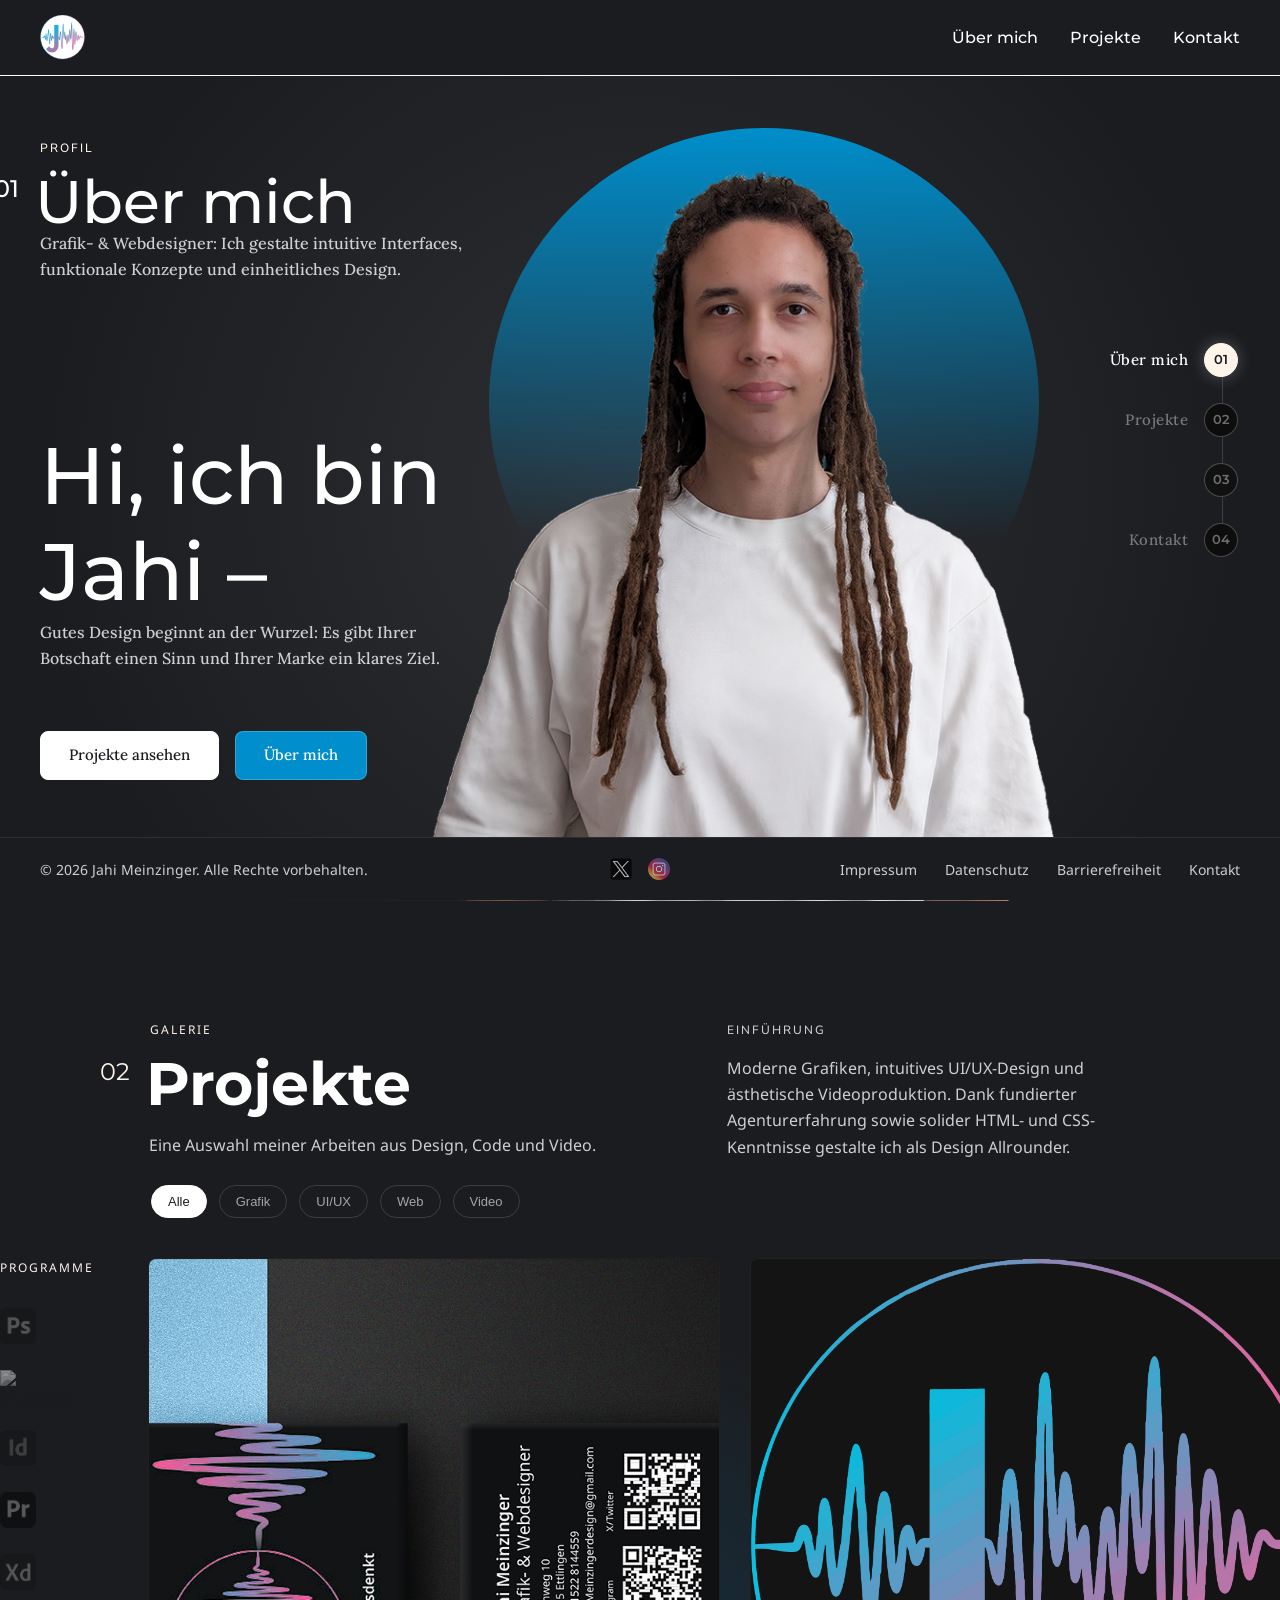
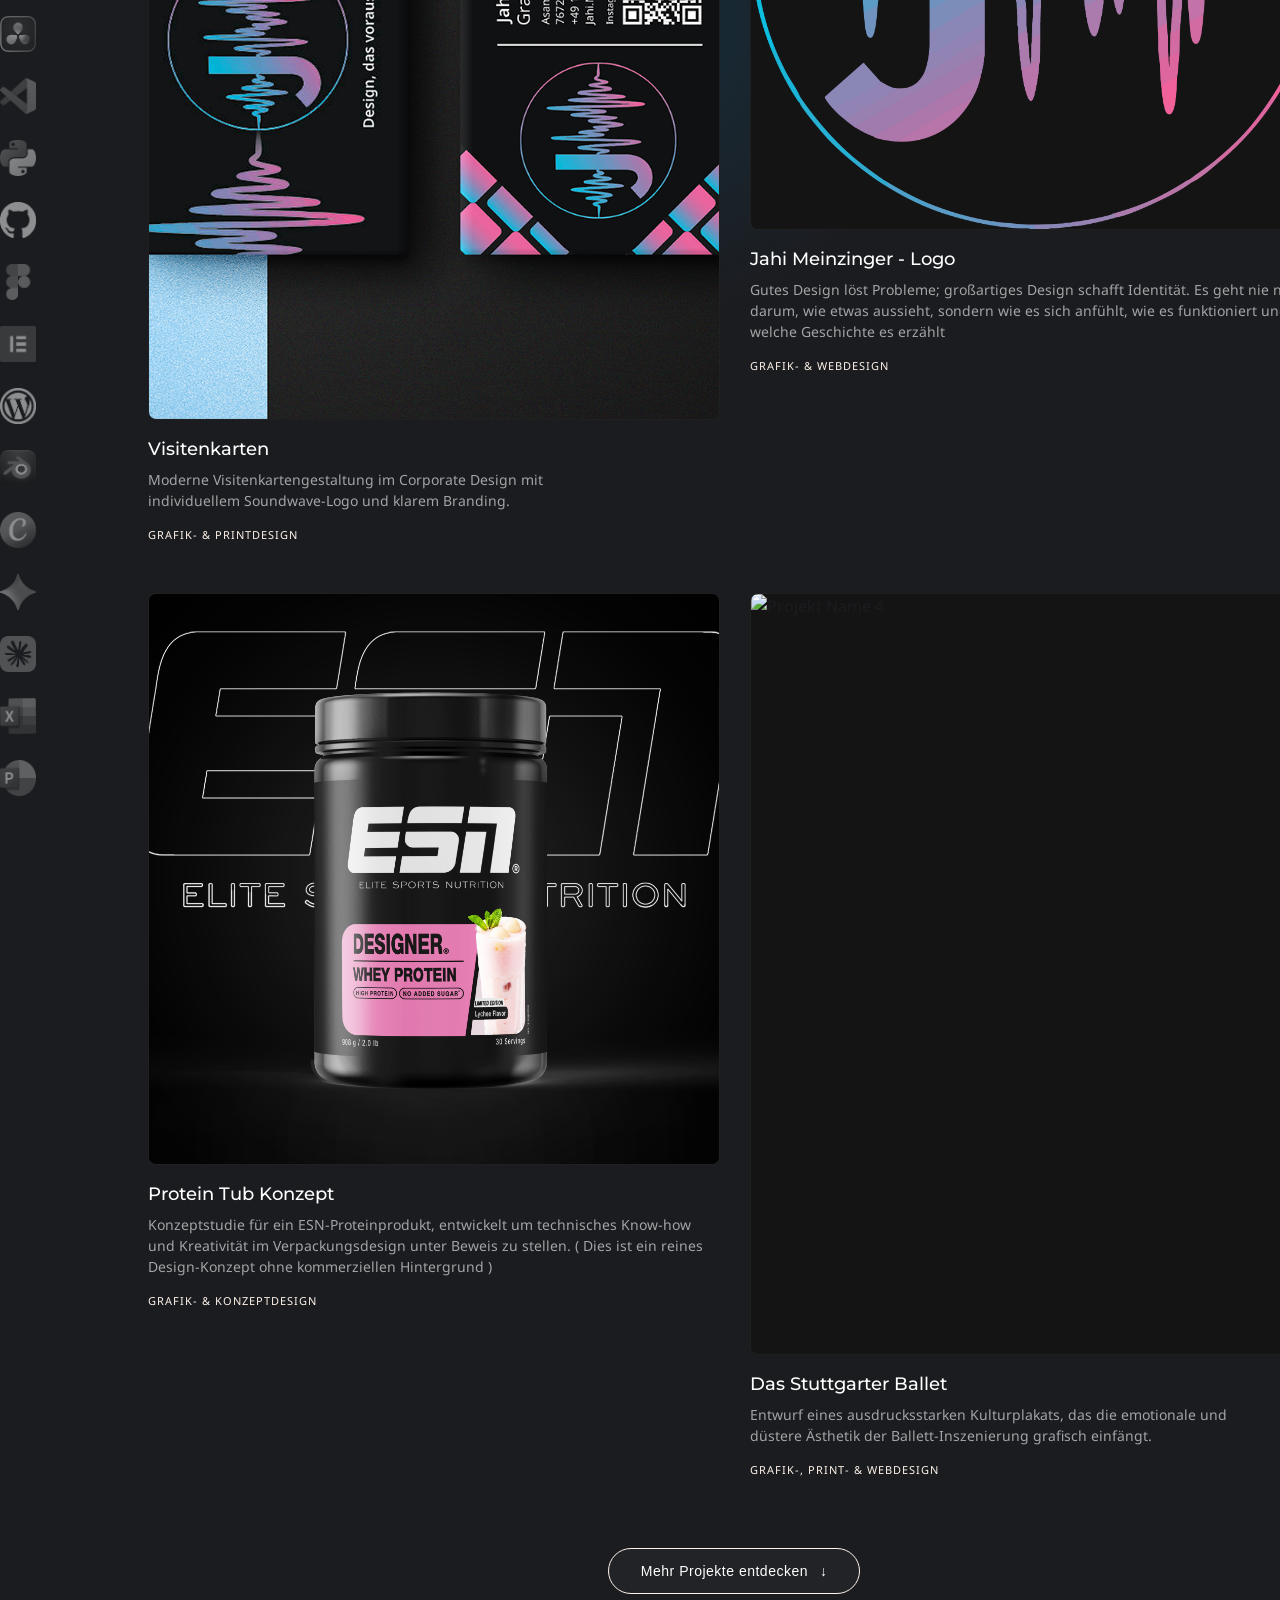
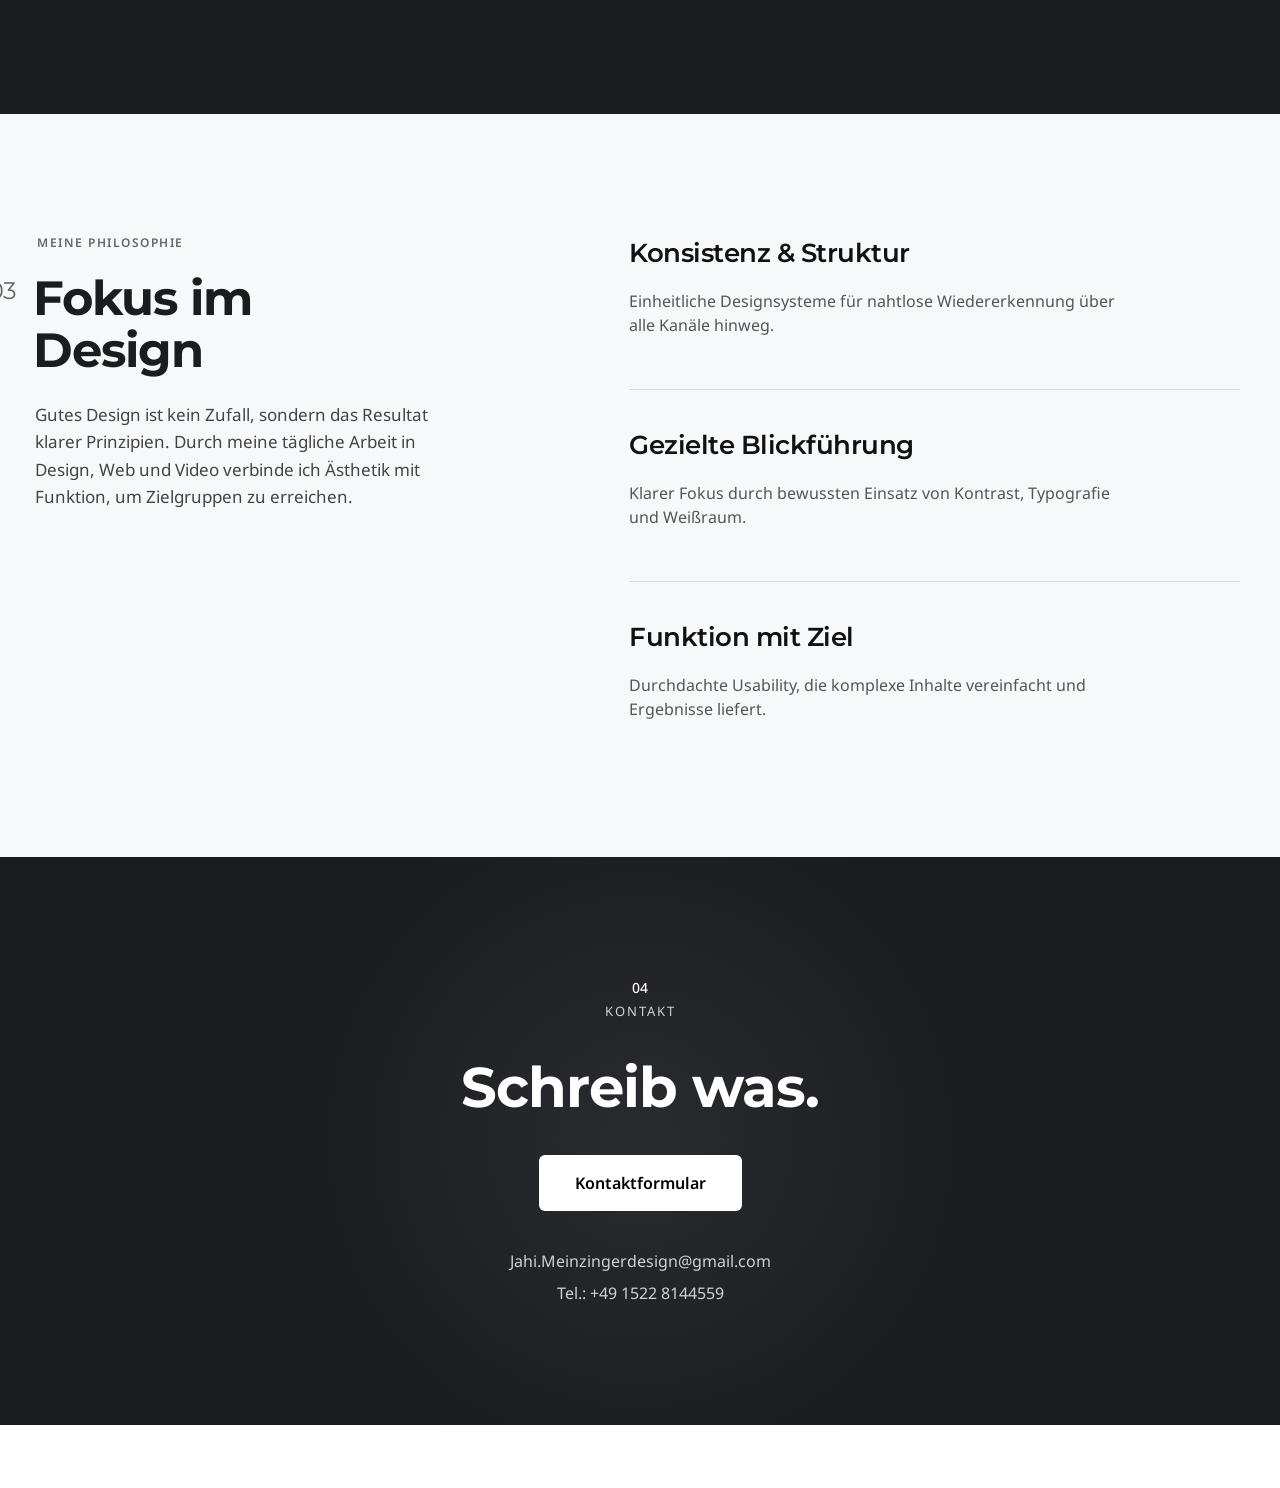
==== commit 067ecb07: "Responsive Tablet & Smartphone Viewport added" ====
--- a/index.html
+++ b/index.html
@@ -36,7 +36,7 @@
     <!-- 2. MAIN: Der Hauptinhalt der Website -->
     <!-- 2. MAIN: Der Hauptinhalt der Website -->
     <main>
-        <section id="hero" class="hero-section">
+        <section id="ueber-mich" class="hero-section">
             <div class="hero-container">
 
                 <!-- Textbereich (Ebene 3 – liegt vor dem Bild) -->
@@ -118,13 +118,13 @@
                             Eine Auswahl meiner Arbeiten aus Design, Code und Video.
                         </p>
 
-                        <!-- Filter Navigation direkt unter der Subheadline -->
-                        <nav class="projects-filter">
-                            <button class="filter-btn active" data-filter="all">Alle</button>
-                            <button class="filter-btn" data-filter="grafik">Grafik</button>
-                            <button class="filter-btn" data-filter="uiux">UI/UX</button>
-                            <button class="filter-btn" data-filter="web">Web</button>
-                            <button class="filter-btn" data-filter="video">Video</button>
+                        <!-- Optimierter Filter-Bereich für Screenreader -->
+                        <nav class="projects-filter" aria-label="Projekte filtern">
+                            <button class="filter-btn active" data-filter="all" aria-pressed="true">Alle</button>
+                            <button class="filter-btn" data-filter="grafik" aria-pressed="false">Grafik</button>
+                            <button class="filter-btn" data-filter="uiux" aria-pressed="false">UI/UX</button>
+                            <button class="filter-btn" data-filter="web" aria-pressed="false">Web</button>
+                            <button class="filter-btn" data-filter="video" aria-pressed="false">Video</button>
                         </nav>
                     </div>
 
@@ -402,7 +402,7 @@
         <nav class="side-nav">
             <ul class="side-nav-list">
                 <li>
-                    <a href="#hero" class="side-nav-link active">
+                    <a href="#ueber-mich" class="side-nav-link active">
                         <span class="nav-label">Über mich</span>
                         <span class="nav-number">01</span>
                     </a>
@@ -440,11 +440,12 @@
             <!-- Social Media Icons -->
             <div class="footer-social">
                 <a href="https://x.com/J4111v1" target="_blank" rel="noopener noreferrer" aria-label="X (Twitter)">
-                    <img src="assets/social-media/X-Logo-80x80.png" alt="X" class="social-icon">
+                    <img src="assets/social-media/X-Logo-80x80.png" alt="X-Logo" class="social-icon">
                 </a>
+                <!-- Cleanere Social-Media-Links -->
                 <a href="https://www.instagram.com/j4111v1/" target="_blank" rel="noopener noreferrer"
                     aria-label="Instagram">
-                    <img src="assets/social-media/Instagram-Logo-80x80.png" alt="Instagram" class="social-icon">
+                    <img src="assets/social-media/Instagram-Logo-80x80.png" alt="Instagram-Logo" class="social-icon">
                 </a>
             </div>
 
@@ -461,4 +462,4 @@
 
 </body>
 
-</html>
+</html>
--- a/style.css
+++ b/style.css
@@ -34,6 +34,12 @@
 /* Sanftes Scrollen für den OnePager */
 html {
     scroll-behavior: smooth;
+
+    /* Verhindert, dass der Header den Sektionsanfang überdeckt */
+    section {
+        scroll-margin-top: 80px;
+        /* An die exakte Höhe deines Headers anpassen */
+    }
 }
 
 /* Standards für den Body */
@@ -62,12 +68,29 @@
     margin-top: 0;
 }
 
-h1 { font-size: 86px; }
-h2 { font-size: 60px; }
-h3 { font-size: 54px; }
-h4 { font-size: 44px; }
-h5 { font-size: 34px; }
-h6 { font-size: 28px; }
+h1 {
+    font-size: 86px;
+}
+
+h2 {
+    font-size: 60px;
+}
+
+h3 {
+    font-size: 54px;
+}
+
+h4 {
+    font-size: 44px;
+}
+
+h5 {
+    font-size: 34px;
+}
+
+h6 {
+    font-size: 28px;
+}
 
 /* ==========================================
    5. HEADER & NAVIGATION STYLES
@@ -247,22 +270,56 @@
     animation: fadeTextCycle 12s infinite;
 }
 
-.animated-word:nth-child(1) { animation-delay: 0s; }
-.animated-word:nth-child(2) { animation-delay: 3s; }
-.animated-word:nth-child(3) { animation-delay: 6s; }
-.animated-word:nth-child(4) { animation-delay: 9s; }
+.animated-word:nth-child(1) {
+    animation-delay: 0s;
+}
+
+.animated-word:nth-child(2) {
+    animation-delay: 3s;
+}
+
+.animated-word:nth-child(3) {
+    animation-delay: 6s;
+}
+
+.animated-word:nth-child(4) {
+    animation-delay: 9s;
+}
 
 @keyframes fadeTextCycle {
-    0% { opacity: 0; transform: translateY(12px); }
-    5% { opacity: 1; transform: translateY(0); }
-    22% { opacity: 1; transform: translateY(0); }
-    27% { opacity: 0; transform: translateY(-12px); }
-    100% { opacity: 0; }
+    0% {
+        opacity: 0;
+        transform: translateY(12px);
+    }
+
+    5% {
+        opacity: 1;
+        transform: translateY(0);
+    }
+
+    22% {
+        opacity: 1;
+        transform: translateY(0);
+    }
+
+    27% {
+        opacity: 0;
+        transform: translateY(-12px);
+    }
+
+    100% {
+        opacity: 0;
+    }
 }
 
 @keyframes smoothCircleFade {
-    0% { opacity: 0; }
-    100% { opacity: 1; }
+    0% {
+        opacity: 0;
+    }
+
+    100% {
+        opacity: 1;
+    }
 }
 
 .hero-secondary-subheadline {
@@ -442,25 +499,19 @@
     box-shadow: 0 0 16px rgba(255, 255, 255, 0.25);
 }
 
-/* ==========================================
-   SEKTION 3 (INVERSE) - AKTIV-ZUSTAND
-   ========================================== */
-
-/* 1. Inaktive Punkte in Sektion 3 (Tiefschwarz, abgedunkelte Zahl) */
+/* SEKTION 3 (INVERSE) - AKTIV-ZUSTAND */
 .side-nav-link.inverse .nav-number {
     background-color: #111111 !important;
     border: 1px solid rgba(255, 255, 255, 0.25) !important;
 }
 
-/* 2. AKTIVER Punkt in Sektion 3 (Helleres Schwarz/Anthrazit + weiße Zahl) */
 .side-nav-link.inverse.active .nav-number {
-    background-color: #53535a !important; /* Helleres Schwarz / Anthrazit */
+    background-color: #53535a !important;
     border-color: #38383a !important;
-    color: #ffffff !important;           /* Strahlend weiße 03 */
-    box-shadow: 0 0 10px rgba(0, 0, 0, 0.2); /* Dezenter Schatten zur Hervorhebung */
-}
-
-/* 3. Aktives Label "Philosophie" */
+    color: #ffffff !important;
+    box-shadow: 0 0 10px rgba(0, 0, 0, 0.2);
+}
+
 .side-nav-link.inverse.active .nav-label {
     color: var(--color-black) !important;
     font-weight: 600;
@@ -483,7 +534,7 @@
     transform: translate(-50%, -50%);
     width: 600px;
     height: 600px;
-    background: radial-gradient(circle, var(--color-blue-link) 0%, rgba(0,0,0,0) 70%);
+    background: radial-gradient(circle, var(--color-blue-link) 0%, rgba(0, 0, 0, 0) 70%);
     opacity: 0.15;
     pointer-events: none;
     z-index: 0;
@@ -501,13 +552,12 @@
 /* HEADER GRID */
 .projects-header-grid {
     display: grid;
-    grid-template-columns: 5% 1.5fr 0.8fr; 
+    grid-template-columns: 5% 1.5fr 0.8fr;
     gap: 47px;
     margin-bottom: 40px;
     align-items: start;
 }
 
-/* OVERLINES & TYPO */
 .overline-programme,
 .overline-galerie,
 .overline {
@@ -545,9 +595,8 @@
     color: var(--color-skin);
     font-weight: 400;
     position: static;
-    transform: none;
+    transform: translateX(0px);
     margin-bottom: 23px;
-    transform: translateX(0px);
 }
 
 .section-subheadline {
@@ -574,6 +623,12 @@
     display: flex;
     flex-wrap: wrap;
     gap: 12px;
+}
+
+/* Spezieller Offset für die Projekte-Sektion */
+#projekte {
+    scroll-margin-top: 55px;
+    /* Erhöht den Abstand nach oben beim Anspringen */
 }
 
 .filter-btn {
@@ -597,7 +652,7 @@
 /* BODY GRID & SIDEBAR */
 .projects-body-grid {
     display: grid;
-    grid-template-columns: 5% 1.5fr 0.8fr; 
+    grid-template-columns: 5% 1.5fr 0.8fr;
     gap: 32px;
     margin-left: 13px;
 }
@@ -632,7 +687,7 @@
     transform: scale(1.1);
 }
 
-/* PROJEKTE GRID (SPALTE 2 & 3 RECHTS) */
+/* PROJEKTE GRID */
 .projects-grid {
     grid-column: 2 / span 2;
     display: grid;
@@ -652,6 +707,7 @@
     overflow: hidden;
     background-color: #141414;
     border: 1px solid rgba(255, 255, 255, 0.05);
+    position: relative;
 }
 
 .project-img {
@@ -662,11 +718,27 @@
     transition: transform 0.5s ease;
 }
 
-.project-card:hover .project-img {
+.project-img-hover {
+    position: absolute;
+    top: 0;
+    left: 0;
+    width: 100%;
+    height: 100%;
+    object-fit: cover;
+    opacity: 0;
+    transition: opacity 0.5s ease, transform 0.5s ease;
+    pointer-events: none;
+}
+
+.project-card:hover .project-img-hover {
+    opacity: 1;
+}
+
+.project-card:hover .project-img,
+.project-card:hover .project-img-hover {
     transform: scale(1.04);
 }
 
-/* Formate / Höhen */
 .format-portrait-large .project-image-wrapper {
     aspect-ratio: 3 / 4;
 }
@@ -676,7 +748,17 @@
     aspect-ratio: 1 / 1;
 }
 
-/* Card Information */
+.project-card.format-contain .project-img {
+    object-fit: contain;
+}
+
+.project-card.format-contain .project-image-wrapper {
+    background-color: #ffffff;
+    display: flex;
+    align-items: center;
+    justify-content: center;
+}
+
 .project-title {
     font-size: 18px;
     color: var(--color-white);
@@ -696,16 +778,13 @@
     color: var(--color-skin);
 }
 
-/* Versteckte Projekte */
 .project-card.is-hidden {
     display: none !important;
 }
 
-/* ==========================================
-   BUTTON: MEHR PROJEKTE ANZEIGEN
-   ========================================== */
+/* BUTTON: MEHR PROJEKTE ANZEIGEN */
 .projects-more-wrapper {
-    grid-column: 1 / -1; /* Nimmt exakt beide Spalten des Projekt-Grids ein */
+    grid-column: 1 / -1;
     display: flex;
     justify-content: center;
     padding-top: 20px;
@@ -742,81 +821,28 @@
     transform: translateY(3px);
 }
 
-/* Speziell für Vollbild-Mockups (z. B. ganze Websites) */
-.project-card.format-contain .project-img {
-    object-fit: contain; /* Zeigt das gesamte Bild ohne Anschnitt */
-}
-
-/* Optional: Gibt dem Rahmen z.B. einen weißen oder dunklen Hintergrund, 
-   damit die Ränder oben/unten sauber aussehen */
-.project-card.format-contain .project-image-wrapper {
-    background-color: #ffffff; /* Weiß lässt deinen Website-Screenshot nahtlos übergehen */
-    display: flex;
-    align-items: center;
-    justify-content: center;
-}
-
-/* Container für mehrere übereinanderliegende Bilder vorbereiten */
-.project-image-wrapper {
-    position: relative; /* Wichtig für die absolute Positionierung des Hover-Bildes */
-}
-
-/* Das zweite Bild liegt exakt über dem ersten Bild */
-.project-img-hover {
-    position: absolute;
-    top: 0;
-    left: 0;
-    width: 100%;
-    height: 100%;
-    object-fit: cover;
-    opacity: 0; /* Standardmäßig unsichtbar */
-    transition: opacity 0.5s ease, transform 0.5s ease; /* Geschmeidiges Einblenden + Zoom */
-    pointer-events: none; /* Klicks gehen durch das Bild hindurch */
-}
-
-/* HOVER-EFFEKT: Zweites Bild einblenden */
-.project-card:hover .project-img-hover {
-    opacity: 1; /* Bild wird sichtbar */
-}
-
-/* ZOOM-EFFEKT: Beide Bilder zoomen beim Hovern mit */
-.project-card:hover .project-img,
-.project-card:hover .project-img-hover {
-    transform: scale(1.04);
-}
-
 .filter-empty-message {
     grid-column: 1 / -1;
     text-align: center;
-    
-    /* 1. Verhindert das Dehnen der Box nach unten */
-    align-self: start; 
-    height: auto; 
-
-    /* 2. Kompakterer Innenabstand (nach Bedarf anpassen) */
-    padding: 30px 20px; 
-
-    /* Restliches Styling */
+    align-self: start;
+    height: auto;
+    padding: 30px 20px;
     color: var(--color-white-subheadline);
     font-family: var(--font-secondary);
     font-size: 18px;
     background: rgba(255, 255, 255, 0.02);
     border: 1px dashed rgba(255, 255, 255, 0.15);
     border-radius: 8px;
-
-    /* Nimm den Text nach oben */
-    margin-top: -1067px; /* Passe den Wert an (z. B. -600px bis -1000px), bis es perfekt sitzt */
     position: relative;
     z-index: 5;
 }
 
 /* ==========================================
-   SEKTION 3: PHILOSOPHIE
+   11. SEKTION 3: PHILOSOPHIE
    ========================================== */
-   
 .philosophy-section {
-    background-color: #f7f8f9; /* Subtiler, technischer Hellgrau-Ton */
-    color: #121212; /* Dunkler Text für hervorragende Lesbarkeit */
+    background-color: #f7f8f9;
+    color: #121212;
     padding: 120px 0;
     width: 100%;
 }
@@ -831,10 +857,9 @@
     align-items: start;
 }
 
-/* Linke Spalte */
 .philosophy-intro {
     position: sticky;
-    top: 60px; /* Bleibt beim Scrollen leicht mit im Sichtfeld */
+    top: 60px;
 }
 
 .section-tag {
@@ -848,18 +873,16 @@
     transform: translateX(-3px);
 }
 
-/* 2. Die Zahl aus dem Textfluss nehmen & nach links schieben */
 .section-number-3 {
     font-size: 24px;
     font-weight: 400;
-    color: var(#666666);
-    
-    position: absolute;  /* Nimmt die 03 aus dem Textfluss */
-    left: -45px;         /* Schiebt die 03 in den linken Weißraum */
-    top: 6px;            /* Richtet die 03 vertikal an "Fokus" aus */
-}
-
-/* 1. Dem Elternelement die absolute Positionierung der Zahl erlauben */
+    color: #666666;
+    /* FIX: var(#666666) korrigiert */
+    position: absolute;
+    left: -45px;
+    top: 6px;
+}
+
 .philosophy-title {
     font-size: 48px;
     font-weight: 700;
@@ -868,8 +891,7 @@
     margin-bottom: 24px;
     color: var(--color-black);
     transform: translateX(-7px);
-    
-    position: relative; /* Absoluter Anker für die 03 */
+    position: relative;
 }
 
 .philosophy-desc {
@@ -880,7 +902,6 @@
     transform: translateX(-5px);
 }
 
-/* Rechte Spalte: Vertikale Liste */
 .philosophy-list {
     display: flex;
     flex-direction: column;
@@ -888,7 +909,7 @@
 
 .philosophy-item {
     padding: 36px 0;
-    border-bottom: 1px solid rgba(0, 0, 0, 0.12); /* Feine Trennlinien wie in Bild 1 */
+    border-bottom: 1px solid rgba(0, 0, 0, 0.12);
 }
 
 .philosophy-item:first-child {
@@ -915,7 +936,6 @@
     max-width: 500px;
 }
 
-/* Responsive Anpassung für Tablets & Smartphones */
 @media (max-width: 868px) {
     .philosophy-section {
         padding: 80px 0;
@@ -936,18 +956,17 @@
 }
 
 /* ==========================================
-   SEKTION 4: KONTAKT
+   12. SEKTION 4: KONTAKT
    ========================================== */
 .contact-section {
     position: relative;
     background-color: var(--color-black, #0d0d0d);
     color: var(--color-white, #ffffff);
-    padding: 120px 0; /* Um 10px reduziert (von 160px auf 150px) */
+    padding: 120px 0;
     overflow: hidden;
     text-align: center;
 }
 
-/* Radialer Verlauf analog zu Sektion 1 */
 .contact-bg-glow {
     position: absolute;
     top: 50%;
@@ -956,7 +975,7 @@
     width: 700px;
     height: 700px;
     background: radial-gradient(circle, var(--color-radial-black, #2E2F33) 0%, rgba(0, 0, 0, 0) 70%);
-    opacity: 0.8; /* Erhöht für einen sichtbaren, weichen Kreis-Effekt */
+    opacity: 0.8;
     pointer-events: none;
     z-index: 0;
 }
@@ -972,7 +991,6 @@
     align-items: center;
 }
 
-/* Nummer & Label */
 .contact-number {
     font-size: 14px;
     color: var(--color-skin, #d1a374);
@@ -988,7 +1006,6 @@
     margin-bottom: 24px;
 }
 
-/* Headline */
 .contact-title {
     font-size: 56px;
     font-weight: 700;
@@ -997,7 +1014,6 @@
     color: var(--color-white, #ffffff);
 }
 
-/* Invertierter Button */
 .contact-action {
     margin-bottom: 38px;
 }
@@ -1019,7 +1035,6 @@
     box-shadow: 0 8px 20px rgba(255, 255, 255, 0.2);
 }
 
-/* Kontaktdaten (Mail & Tel) */
 .contact-email,
 .contact-phone {
     font-size: 16px;
@@ -1029,7 +1044,7 @@
 }
 
 .contact-email {
-    margin-bottom: 8px; /* Kleiner Abstand zur Telefonnummer */
+    margin-bottom: 8px;
 }
 
 .contact-email:hover,
@@ -1037,11 +1052,11 @@
     color: var(--color-white, #ffffff);
 }
 
-/* Responsive Anpassung für Mobilgeräte */
 @media (max-width: 768px) {
     .contact-section {
         padding: 90px 0;
     }
+
     .contact-title {
         font-size: 40px;
         margin-bottom: 36px;
@@ -1049,10 +1064,7 @@
 }
 
 /* ==========================================
-   FOOTER
-   ========================================== */
-/* ==========================================
-   FOOTER (STICKY & BALANCED)
+   13. FOOTER
    ========================================== */
 .site-footer {
     position: sticky;
@@ -1060,7 +1072,7 @@
     z-index: 100;
     background-color: var(--color-black, #0d0d0d);
     border-top: 1px solid rgba(255, 255, 255, 0.08);
-    padding: 20px 0; /* Slightly tighter vertical padding for a sleek sticky bar */
+    padding: 20px 0;
     font-size: 14px;
 }
 
@@ -1068,8 +1080,6 @@
     max-width: 1200px;
     margin: 0 auto;
     padding: 0 24px;
-    
-    /* 3-column Grid ensures the center column is dead-center regardless of text lengths */
     display: grid;
     grid-template-columns: 1fr auto 1fr;
     align-items: center;
@@ -1082,12 +1092,11 @@
     justify-self: start;
 }
 
-/* Social Media Icons (Centered) */
 .footer-social {
     display: flex;
     align-items: center;
     gap: 16px;
-    justify-self: center; /* Locks icons to the true center */
+    justify-self: center;
 }
 
 .footer-social a {
@@ -1109,7 +1118,6 @@
     object-fit: contain;
 }
 
-/* Navigation Links (Right-aligned) */
 .footer-nav {
     display: flex;
     gap: 28px;
@@ -1118,21 +1126,20 @@
 }
 
 .footer-nav a {
-    position: relative; /* WICHTIG: Damit die Linie am Text bleibt */
+    position: relative;
     color: var(--color-white-subheadline, #86868b);
     text-decoration: none;
     transition: color 0.2s ease;
 }
 
-/* Die Start-Position der Linie (0% Breite, unsichtbar) */
 .footer-nav a::after {
     content: '';
     position: absolute;
-    bottom: -4px; /* Abstand zwischen Text und Linie */
+    bottom: -4px;
     left: 0;
     width: 0%;
-    height: 1px; /* Dicke der Linie */
-    background-color: var(--color-white, #ffffff); /* Farbe der Linie */
+    height: 1px;
+    background-color: var(--color-white, #ffffff);
     transition: width 0.3s ease-in-out;
 }
 
@@ -1140,15 +1147,13 @@
     color: var(--color-white, #ffffff);
 }
 
-/* Beim Hovern fährt die Linie auf 100% aus */
 .footer-nav a:hover::after {
     width: 100%;
 }
 
-/* Responsive behavior for mobile */
 @media (max-width: 768px) {
     .site-footer {
-        position: static; /* Disables sticky positioning on mobile to save screen real estate */
+        position: static;
     }
 
     .footer-container {
@@ -1165,83 +1170,81 @@
 }
 
 /* ==========================================
-   10. UNTERSEITEN (IMPRESSUM & RECHTLICHES)
+   14. UNTERSEITEN (IMPRESSUM & RECHTLICHES)
    ========================================== */
 body.legal-page {
-    /* Helles Off-White als Hintergrund */
     background-color: #f7f8f9;
     color: #1d1d1f;
     min-height: 100vh;
 }
 
-/* Back Link Header */
+/* Zentrierte Ausrichtung & Abstände für Unterseiten-Header */
 .legal-header {
-    max-width: 800px;
+    max-width: 1200px;
+    /* Gleiche maximale Breite wie dein Hauptcontainer */
     margin: 0 auto;
-    padding: 40px 24px 0;
-}
-
-.back-link {
-    color: #86868b; /* Dezentere Farbe für den Zurück-Link */
-    text-decoration: none;
-    font-size: 15px;
-    font-weight: 500;
-    transition: color 0.2s ease, transform 0.2s ease;
-    display: inline-block;
+    padding: 32px 24px 0 24px;
+    /* Seitenabstand identisch zum Container */
+    display: flex;
+    justify-content: flex-start;
+}
+
+/* Styling & Positionierung des Zurück-Links */
+.legal-header .back-link {
+    display: inline-flex;
+    align-items: center;
+    gap: 8px;
+    padding: 0;
+    margin: 0;
+    text-align: left;
 }
 
 .back-link:hover {
-    color: #1d1d1f; /* Dunkler beim Hovern */
+    color: #1d1d1f;
     transform: translateX(-4px);
 }
 
-/* Hauptcontainer */
 .legal-container {
     max-width: 800px;
     margin: 0 auto;
     padding: 40px 24px 100px;
 }
 
-/* Kicker Tag */
 .legal-tag {
     font-size: 13px;
     letter-spacing: 2px;
     text-transform: uppercase;
-    color: var(--color-skin, #d1a374); /* Dein Akzentton als schöner Kontrast */
+    color: var(--color-skin, #d1a374);
     font-weight: 600;
     display: block;
 }
 
-/* Exakte 55px H1 Headline */
 .legal-title {
     font-size: 55px;
     font-weight: 700;
     letter-spacing: -1px;
     margin-top: 8px;
     margin-bottom: 56px;
-    color: #1d1d1f; /* Tiefes Schwarz-Anthrazit */
+    color: #1d1d1f;
     line-height: 1.1;
 }
 
-/* Sektionen */
 .legal-block {
     margin-bottom: 44px;
 }
 
-/* H4 für untere Hauptheadlines */
 .legal-block h4 {
     font-size: 20px;
     font-weight: 600;
-    color: #1d1d1f; /* Satte Hauptüberschrift */
+    color: #1d1d1f;
     margin-bottom: 12px;
     letter-spacing: -0.3px;
 }
 
-/* H3 für Unterebenen (I, II, III) */
 .legal-sub-block {
     margin-top: 28px;
     padding-left: 16px;
-    border-left: 2px solid var(--color-radial-black); /* Akzentlinie links */
+    border-left: 2px solid var(--color-radial-black);
 }
 
 .legal-sub-block h3 {
@@ -1251,17 +1254,16 @@
     margin-bottom: 8px;
 }
 
-/* Fließtext & Absätze */
 .legal-block p,
 .legal-sub-block p {
     font-size: 15px;
     line-height: 1.65;
-    color: #424245; /* Dezenteres, weicheres Dunkelgrau für bessere Lesbarkeit */
+    color: #424245;
     margin: 0;
 }
 
 .legal-block strong {
-    color: #1d1d1f; /* Hervorhebungen bleiben kräftig */
+    color: #1d1d1f;
 }
 
 .legal-block a {
@@ -1274,27 +1276,24 @@
     opacity: 0.6;
 }
 
-/* Mobile Responsive Anpassung */
 @media (max-width: 768px) {
     .legal-title {
         font-size: 38px;
         margin-bottom: 40px;
     }
-    
+
     .legal-block h4 {
         font-size: 18px;
     }
-    
+
     .legal-sub-block {
         padding-left: 12px;
     }
 }
 
-
 /* ==========================================
-   EIGENSTÄNDIGE KONTAKTSEITE (ISOLIERT)
+   15. EIGENSTÄNDIGE KONTAKTSEITE (ISOLIERT)
    ========================================== */
-
 .page-contact-wrapper {
     max-width: 1200px;
     margin: 40px auto;
@@ -1377,7 +1376,6 @@
     background-color: #006699;
 }
 
-/* Info-Spalte rechts */
 .page-contact-info-section .info-block {
     margin-left: 40px;
     font-size: 16px;
@@ -1385,7 +1383,6 @@
     margin-bottom: 40px;
 }
 
-.page-contact-info-section h6, 
 .page-contact-info-section h6 {
     margin-bottom: 20px;
     line-height: 120%;
@@ -1411,11 +1408,11 @@
     height: 40px;
 }
 
-/* Responsive Anpassung */
 @media (max-width: 768px) {
     .page-contact-wrapper {
         grid-template-columns: 1fr;
     }
+
     .page-contact-form .form-row {
         grid-template-columns: 1fr;
     }
@@ -1424,3 +1421,1161 @@
 .info-block-2 {
     margin-left: 40px;
 }
+
+/* ==========================================================================
+   TABLET RESPONSIVE STYLES (Bildschirme bis max. 1024px Breite)
+   ========================================================================== */
+
+@media screen and (max-width: 1024px) {
+
+    /* --- GLOBAL & ABSTÄNDE --- */
+    /* Fester, generöser Sicherheitsabstand links und rechts */
+    section {
+        padding-left: 40px !important;
+        padding-right: 40px !important;
+        scroll-margin-top: 100px;
+        /* Passt den Anker-Offset für Tablets an */
+    }
+
+    /* Die rechte Side-Nav (01 - 04) nimmt zu viel Platz weg und wird auf Tablets ausgeblendet */
+    .side-nav {
+        display: none !important;
+    }
+
+
+    /* ==========================================================================
+   TABLET RESPONSIVE STYLES (OHNE HTML-ÄNDERUNG & OHNE DESKTOP-EINFLUSS)
+   ========================================================================== */
+
+    @media screen and (max-width: 1024px) {
+
+        /* Fester Sicherheitsabstand links/rechts & Ausblenden der Side-Nav */
+        section {
+            padding-left: 40px !important;
+            padding-right: 40px !important;
+            scroll-margin-top: 100px;
+        }
+
+        .side-nav {
+            display: none !important;
+        }
+
+        /* --- HERO-SECTION ALS GRID AUFBAUEN --- */
+        .hero-container {
+            display: grid !important;
+            grid-template-columns: 1fr !important;
+            /* 1-spaltig */
+            text-align: center !important;
+            justify-items: center !important;
+            gap: 16px !important;
+        }
+
+        /* Der linke/obere Textbereich */
+        .hero-text-content {
+            display: contents !important;
+            /* Löst den Container auf, damit wir direkte Kontrolle über die Kinder haben */
+        }
+
+        /* 1. Hauptüberschrift ganz oben */
+        .hero-main-title,
+        .hero-text-content h1 {
+            grid-row: 1 !important;
+            font-size: 2.2rem !important;
+            margin-bottom: 0 !important;
+        }
+
+        /* 2. Untertitel darunter */
+        .hero-sub-title,
+        .hero-text-content>p:first-of-type {
+            grid-row: 2 !important;
+            font-size: 1rem !important;
+            max-width: 550px;
+        }
+
+        /* 3. Buttons in der Mitte */
+        .hero-buttons {
+            grid-row: 3 !important;
+            display: flex !important;
+            justify-content: center !important;
+            gap: 16px !important;
+            margin: 12px 0 20px 0 !important;
+            width: 100% !important;
+        }
+
+        /* 4. "Hi, ich bin Jahi..." Überschrift (kleiner skaliert) */
+        .hero-intro-title,
+        .hero-text-content h2 {
+            grid-row: 4 !important;
+            font-size: 1.6rem !important;
+            line-height: 1.3 !important;
+            margin-top: 10px !important;
+        }
+
+        /* 5. Beschreibungstext */
+        .hero-description,
+        .hero-text-content>p:last-of-type {
+            grid-row: 5 !important;
+            font-size: 0.95rem !important;
+            max-width: 500px;
+            margin-bottom: 24px !important;
+        }
+
+        /* 6. Portrait & Kreis ganz unten */
+        .hero-image-wrapper {
+            grid-row: 6 !important;
+            position: relative !important;
+            width: 100% !important;
+            max-width: 380px !important;
+            display: flex !important;
+            justify-content: center !important;
+            align-items: flex-end !important;
+            margin: 0 auto !important;
+        }
+
+        .hero-blue-circle {
+            position: absolute !important;
+            bottom: 0 !important;
+            left: 50% !important;
+            transform: translateX(-50%) !important;
+            width: 280px !important;
+            height: 280px !important;
+            border-radius: 50% !important;
+            z-index: 1 !important;
+        }
+
+        .hero-portrait {
+            position: relative !important;
+            z-index: 2 !important;
+            width: 100% !important;
+            max-width: 340px !important;
+            height: auto !important;
+            display: block !important;
+            margin: 0 auto !important;
+        }
+
+        /* --- LOESUNG FUER AUFGABE 1: Buttons hochschieben --- */
+        @media screen and (max-width: 1024px) {
+
+            .hero-text-block {
+                display: flex !important;
+                flex-direction: column !important;
+                align-items: center !important;
+                text-align: center !important;
+            }
+
+            /* 1. "PROFIL" ganz oben */
+            .hero-text-block .overline {
+                order: 1 !important;
+            }
+
+            /* 2. "01 Über mich" Headline */
+            .hero-text-block .section-title {
+                order: 2 !important;
+            }
+
+            /* 3. Erster Subtext ("Grafik- & Webdesigner...") */
+            .hero-text-block .hero-subheadline {
+                order: 3 !important;
+                margin-bottom: 24px !important;
+            }
+
+            /* 4. DIE BUTTONS (schieben sich jetzt hier hin!) */
+            .hero-text-block .hero-actions {
+                order: 4 !important;
+                display: flex !important;
+                justify-content: center !important;
+                gap: 16px !important;
+                margin-top: 14px !important;
+                margin-bottom: 52px !important;
+                width: 100% !important;
+            }
+
+            /* 5. Haupt-Headline ("Hi, ich bin Jahi...") */
+            .hero-text-block .hero-main-title {
+                order: 5 !important;
+            }
+
+            /* 6. Zweiter Subtext ("Gutes Design beginnt an der Wurzel...") */
+            .hero-text-block .hero-secondary-subheadline {
+                order: 6 !important;
+            }
+
+            /* --- LOESUNG FUER AUFGABE 3: Zentrieren & Abstand verringern --- */
+            .hero-main-title br {
+                display: none !important;
+            }
+
+            .hero-main-title .animated-text-container {
+                display: flex !important;
+                justify-content: center !important;
+                align-items: center !important;
+                width: 100% !important;
+                margin-top: -8px !important;
+                /* Zieht das Wort etwas näher an "Hi, ich bin Jahi -" heran */
+                text-align: center !important;
+            }
+
+            .hero-main-title .animated-word {
+                text-align: center !important;
+                width: 100% !important;
+            }
+
+            /* --- LOESUNG FUER AUFGABE 4: Portrait vergrössern & Kreis dahinter setzen --- */
+
+            /* --- LOESUNG FUER DEN LETZTEN SCHRITT: Portrait zentrieren, vergrössern & Kreis anheben --- */
+
+            .hero-visual {
+                position: relative !important;
+                width: 100% !important;
+                max-width: 600px !important;
+                /* Bietet genug Platz für das große Portrait */
+                min-height: 480px !important;
+                /* Definiert eine feste Höhe für die perfekte Überlagerung */
+                display: flex !important;
+                justify-content: center !important;
+                align-items: flex-end !important;
+                margin: 30px auto 0 auto !important;
+                top: auto !important;
+                left: auto !important;
+                right: auto !important;
+            }
+
+            /* Blauer Kreis: Etwas nach oben gezogen (bottom: 20px), um höher hinter dem Kopf zu sitzen */
+            .hero-blue-circle {
+                position: absolute !important;
+                top: auto !important;
+                bottom: 300px !important;
+                /* Schiebt den Kreis in der Höhe höher */
+                left: 50% !important;
+                right: auto !important;
+                transform: translateX(-50%) scale(1.2) !important;
+                width: 420px !important;
+                /* Kreis passend zum größeren Portrait skaliert */
+                height: 420px !important;
+                border-radius: 50% !important;
+                z-index: 1 !important;
+            }
+
+            /* Portrait zentrieren & 1,5-fach skalieren */
+            .hero-portrait {
+                position: relative !important;
+                z-index: 2 !important;
+                width: 100% !important;
+                max-width: 520px !important;
+                /* Gibt dem skalierten Bild genug Raum */
+                height: auto !important;
+                display: block !important;
+                margin: 0 auto !important;
+                transform: translateX(-5%) scale(1.4) !important;
+                /* Vergrößert das Portrait um 1.5x */
+                transform-origin: bottom center !important;
+                /* Skaliert sauber nach oben/außen ab dem Boden */
+            }
+
+            /* --- KORREKTUR: Header-Grid auflösen & exakt zentrieren --- */
+
+            /* Löst das 3-Spalten-Grid für Tablet auf */
+            .projects-header-grid {
+                display: flex !important;
+                flex-direction: column !important;
+                align-items: center !important;
+                text-align: center !important;
+                width: 100% !important;
+                gap: 20px !important;
+            }
+
+            /* 1. GALERIE & Titel (exakt zentriert ganz oben) */
+            .header-col-galerie {
+                order: 1 !important;
+                display: flex !important;
+                flex-direction: column !important;
+                align-items: center !important;
+                text-align: center !important;
+                width: 100% !important;
+            }
+
+            .overline-galerie {
+                text-align: center !important;
+                display: inline-block !important;
+                transform: translateX(-40px) !important;
+                /* Passt die Position nach links an */
+                width: 100% !important;
+            }
+
+            /* 2. EINFÜHRUNG (zentriert direkt darunter) */
+            .header-col-design {
+                order: 2 !important;
+                display: flex !important;
+                flex-direction: column !important;
+                align-items: center !important;
+                text-align: center !important;
+                max-width: 650px !important;
+                width: 100% !important;
+                margin: 0 auto !important;
+                transform: translateX(-37px) !important;
+            }
+
+            .einfuehrung-text-small {
+                text-align: center !important;
+                margin-bottom: -60px;
+            }
+
+            /* 1. Subheadline zentrieren */
+            .section-subheadline {
+                text-align: center !important;
+                margin-left: auto !important;
+                margin-right: auto !important;
+                width: 100% !important;
+                display: block !important;
+                transform: translateX(-35px) !important;
+                /* Verschiebt den Text nach links */
+                /* Alternativ geht auch: margin-right: 50px !important; */
+            }
+
+            /* 2. Filter-Buttons zentrieren */
+            .projects-filter {
+                display: flex !important;
+                justify-content: center !important;
+                flex-wrap: wrap !important;
+                width: 100% !important;
+                margin-left: auto !important;
+                margin-right: auto !important;
+                margin-bottom: 30px;
+                transform: translateX(-45px) !important;
+            }
+
+            /* 4. PROGRAMME-TITEL (wandert nach unten und richtet sich links aus) */
+            .header-col-programs {
+                order: 4 !important;
+                display: block !important;
+                width: 100% !important;
+                text-align: left !important;
+                margin-top: 10px !important;
+                padding-left: 4px !important;
+                transform: translateY(-140px) !important;
+                /* Bündige Ausrichtung über der Icon-Leiste */
+            }
+
+            .overline-programme {
+                text-align: left !important;
+                display: inline-block !important;
+            }
+
+            /* Programme-Logos auf Tablets voll farbig und sichtbar darstellen */
+            .sidebar-programs .program-item img,
+            .sidebar-programs .program-item {
+                filter: none !important;
+                opacity: 1 !important;
+                transform: none !important;
+            }
+
+            /* Projekt-Grid rechts einrücken und Seitenabstand geben */
+            .projects-grid {
+                padding-right: 34px !important;
+                /* Abstand zum rechten Bildschirmrand */
+                box-sizing: border-box !important;
+            }
+
+            /* Container anpassen, um horizontalen Overflow/Scrollen zu verhindern */
+            .projects-body-grid {
+                width: 100% !important;
+                max-width: 100% !important;
+                box-sizing: border-box !important;
+                padding-right: 16px !important;
+            }
+
+            /* Button weiter nach links verschieben */
+            .projects-more-wrapper {
+                grid-column: 1 / -1 !important;
+                display: flex !important;
+                justify-content: center !important;
+                width: 100% !important;
+                transform: translateX(-65px) !important;
+                /* Verschiebt den Button nach links */
+                margin-top: 40px !important;
+                margin-bottom: 20px !important;
+            }
+
+            /* Falls der Button selbst ein block-Element ist */
+            .btn-more-projects {
+                margin: 0 auto !important;
+            }
+
+            /* --- Sektion 3: Philosophie (Streng 2 Spalten auf Tablet) --- */
+
+            .philosophy-section {
+                width: 100% !important;
+                max-width: 100% !important;
+                padding-left: 20px !important;
+                padding-right: 20px !important;
+                box-sizing: border-box !important;
+            }
+
+            .philosophy-container {
+                display: grid !important;
+                grid-template-columns: 1fr 1.2fr !important;
+                /* Exakt 2 Spalten */
+                gap: 32px !important;
+                padding-left: 50px !important;
+                /* 20px Abstand links */
+                padding-right: 20px !important;
+                /* 20px Abstand rechts */
+                box-sizing: border-box !important;
+                width: 100% !important;
+                margin: 0 !important;
+                max-width: 100% !important;
+            }
+
+            /* Linien sauber im Container begrenzen */
+            .philosophy-list {
+                width: 100% !important;
+                box-sizing: border-box !important;
+            }
+
+            .philosophy-item {
+                width: 100% !important;
+                box-sizing: border-box !important;
+            }
+
+            /* --- Sektion 4: Kontakt Abstände verringern --- */
+
+            /* Innenabstand der Sektion oben/unten reduzieren */
+            .contact-section {
+                padding-top: 100px !important;
+                padding-bottom: 130px !important;
+            }
+
+            /* Gesamten Container kompakter ziehen */
+            .contact-container {
+                display: flex !important;
+                flex-direction: column !important;
+                align-items: center !important;
+                gap: 12px !important;
+                /* Steuert den Grundabstand zwischen ALLEN Elementen */
+            }
+
+            /* Margins der einzelnen Elemente zurücksetzen */
+            .contact-number,
+            .contact-tag,
+            .contact-title,
+            .contact-action,
+            .contact-email,
+            .contact-phone {
+                margin-top: 0 !important;
+                margin-bottom: -28px !important;
+            }
+
+            /* Spezifische Anpassung für Haupt-Titel & Button */
+            .contact-title {
+                margin-bottom: -22px !important;
+            }
+
+            .contact-action {
+                margin-bottom: -10px !important;
+            }
+        }
+    }
+
+    /* --- 2. PROJEKTE --- */
+    .projects-container {
+        display: flex;
+        flex-direction: column;
+        gap: 32px;
+    }
+
+    /* 2er-Raster der Galeriekarten bleibt erhalten, skaliert aber dynamisch */
+    .projects-grid {
+        display: grid !important;
+        grid-template-columns: repeat(2, 1fr) !important;
+        gap: 24px !important;
+    }
+
+    .project-card {
+        width: 100% !important;
+    }
+
+    /* Programme-Leiste am linken Rand kompakter darstellen */
+    .sidebar-programs {
+        width: auto !important;
+        display: flex;
+        flex-direction: row !important;
+        /* Auf Tablet waagerecht statt senkrecht */
+        justify-content: center;
+        gap: 16px;
+        margin-bottom: 24px;
+    }
+
+    .program-item img {
+        width: 28px !important;
+        height: 28px !important;
+    }
+
+
+    /* --- 3. FOKUS IM DESIGN (PHILOSOPHIE) --- */
+    /* Karten untereinander stapeln, um Lesbarkeit der Texte zu garantieren */
+    .philosophy-container {
+        flex-direction: column !important;
+        gap: 32px !important;
+    }
+
+    .philosophy-card {
+        width: 100% !important;
+    }
+
+
+    /* --- 4. KONTAKT --- */
+    .contact-container {
+        flex-direction: column !important;
+        gap: 40px !important;
+    }
+
+    .contact-info,
+    .contact-form-wrapper {
+        width: 100% !important;
+    }
+
+    .contact-title {
+        font-size: 2.8rem !important;
+        text-align: center;
+    }
+
+    /* --- Bündige Ausrichtung für alle Unterseiten --- */
+
+    /* Container und Header auf einheitliche Breite und identische Ränder setzen */
+    .legal-header,
+    .legal-container {
+        width: 100% !important;
+        max-width: 900px !important;
+        /* Oder dein genutzter max-width Wert */
+        margin-left: auto !important;
+        margin-right: auto !important;
+        padding-left: 20px !important;
+        /* Fester linker Rand */
+        padding-right: 20px !important;
+        box-sizing: border-box !important;
+    }
+
+    /* Zurück-Link exakt linksbündig ohne eigenes Margin-Offset setzen */
+    .legal-header {
+        padding-top: 20px;
+        padding-bottom: 20px;
+    }
+
+    .back-link {
+        display: inline-block !important;
+        margin-left: 0 !important;
+        padding-left: 40px !important;
+        text-align: left !important;
+    }
+
+    /* Titel & Tag exakt an die Kante ausrichten */
+    .legal-tag,
+    .legal-title {
+        margin-left: 0 !important;
+        padding-left: 40px !important;
+        text-align: left !important;
+    }
+
+    /* Nur die Überschrift und den Hinweis im Kontaktformular linksbündig ausrichten */
+    .page-contact-form-section .legal-title,
+    .page-contact-form-section .form-instruction {
+        text-align: left !important;
+        margin-left: 0 !important;
+        padding-left: 0 !important;
+    }
+
+    /* Haupt-Wrapper einspaltig nach links ausrichten */
+    .page-contact-wrapper {
+        display: flex !important;
+        flex-direction: column !important;
+        align-items: flex-start !important;
+        width: 100% !important;
+    }
+
+    /* Unteren Info-Block linksbündig unter den Senden-Button setzen */
+    .page-contact-info-section {
+        width: 100% !important;
+        margin-top: -100px !important;
+        /* Abstand nach oben zum Senden-Button */
+        margin-bottom: 60px !important;
+        /* Sicherheitsabstand zum Footer */
+        text-align: left !important;
+        align-self: flex-start !important;
+    }
+
+    /* Alle Texte und Überschriften im Info-Block strikt linksbündig */
+    .page-contact-info-section h6,
+    .page-contact-info-section p,
+    .page-contact-info-section .info-block,
+    .page-contact-info-section .info-block-2 {
+        text-align: left !important;
+        margin-left: 0 !important;
+        padding-left: 0 !important;
+    }
+
+    @media screen and (max-width: 767px) {
+
+        /* --- HEADER & NAVIGATION (Einzeilig fix für 330px) --- */
+        .site-header {
+            position: relative !important;
+            width: 100% !important;
+            background: #111111 !important;
+            padding: 0 !important;
+            z-index: 1000 !important;
+        }
+
+        .header-container {
+            display: flex !important;
+            flex-direction: row !important;
+            justify-content: space-between !important;
+            align-items: center !important;
+            padding: 20px 22px !important;
+            width: 100% !important;
+            box-sizing: border-box !important;
+        }
+
+        .logo-link {
+            display: flex !important;
+            align-items: center !important;
+            flex-shrink: 0 !important;
+        }
+
+        .logo-img {
+            height: 26px !important;
+            width: auto !important;
+            display: block !important;
+        }
+
+        .main-nav {
+            display: block !important;
+            flex-grow: 1 !important;
+        }
+
+        .main-nav ul {
+            display: flex !important;
+            flex-direction: row !important;
+            justify-content: flex-end !important;
+            align-items: center !important;
+            gap: 5px !important;
+            margin: 0 !important;
+            padding: 0 !important;
+            list-style: none !important;
+        }
+
+        .main-nav ul li {
+            display: inline-block !important;
+            margin: 0 !important;
+            padding: 0 !important;
+        }
+
+        .main-nav ul li a {
+            font-size: 0.68rem !important;
+            color: #ffffff !important;
+            text-decoration: none !important;
+            white-space: nowrap !important;
+            letter-spacing: -0.3px !important;
+        }
+
+        /* --- HERO CONTAINER & ZENTRIERUNG --- */
+        .hero-section,
+        .hero-container {
+            display: flex !important;
+            flex-direction: column !important;
+            align-items: center !important;
+            justify-content: center !important;
+            width: 100% !important;
+            max-width: 100% !important;
+            padding: 0 8px !important;
+            margin: 0 auto !important;
+            box-sizing: border-box !important;
+        }
+
+        .hero-text-block {
+            display: flex !important;
+            flex-direction: column !important;
+            align-items: center !important;
+            text-align: center !important;
+            width: 100% !important;
+            max-width: 100% !important;
+            margin: 0 auto !important;
+            padding: 0 !important;
+            box-sizing: border-box !important;
+            transform: none !important;
+            position: relative !important;
+        }
+
+        /* Manuelle Zeilenumbrüche (<br>) auf Mobile ignorieren */
+        .hero-text-block br {
+            display: none !important;
+        }
+
+        /* Zahl "01" auf Mobilgeräten vollständig ausblenden */
+        .hero-text-block .section-number,
+        .section-number {
+            display: none !important;
+        }
+
+        /* 1. PLATZIERUNG: "PROFIL" Badge ganz oben */
+        .hero-text-block .overline {
+            order: 1 !important;
+            display: block !important;
+            font-size: 0.75rem !important;
+            letter-spacing: 1.5px !important;
+            text-align: center !important;
+            width: 100% !important;
+            margin: 0 auto 4px auto !important;
+            padding-top: 50px;
+        }
+
+        /* 2. PLATZIERUNG: Headline "Über mich" direkt darunter */
+        .hero-text-block .section-title {
+            order: 2 !important;
+            display: block !important;
+            font-size: 2.00rem !important;
+            line-height: 1.2 !important;
+            text-align: center !important;
+            width: 100% !important;
+            margin: 10px auto 22px auto !important;
+        }
+
+        /* 3. Subtext ("Grafik- & Webdesigner...") */
+        .hero-text-block .hero-subheadline {
+            order: 3 !important;
+            font-size: 0.82rem !important;
+            line-height: 1.4 !important;
+            text-align: center !important;
+            width: 100% !important;
+            margin: 0 auto 16px auto !important;
+        }
+
+        /* 4. Haupt-Headline */
+        .hero-text-block .hero-main-title {
+            order: 4 !important;
+            font-size: 2.00rem !important;
+            line-height: 1.25 !important;
+            text-align: center !important;
+            width: 100% !important;
+            margin: 2px auto 10px auto !important;
+        }
+
+        .hero-main-title .animated-text-container {
+            position: relative !important;
+            display: block !important;
+            width: 100% !important;
+            height: 1.4em !important;
+            margin: 4px auto 0 auto !important;
+            padding: 0 !important;
+            box-sizing: border-box !important;
+        }
+
+        .hero-main-title .animated-word {
+            position: absolute !important;
+            left: 0 !important;
+            top: 13px !important;
+            width: 100% !important;
+            margin: -10px 0 0 0 !important;
+            padding: 0 !important;
+            text-align: center !important;
+            white-space: nowrap !important;
+        }
+
+        /* 5. Zweiter Subtext ("Gutes Design beginnt...") */
+        .hero-text-block .hero-secondary-subheadline {
+            order: 5 !important;
+            font-size: 0.8rem !important;
+            line-height: 1.4 !important;
+            text-align: center !important;
+            width: 100% !important;
+            margin: 0 auto 40px auto !important;
+        }
+
+        /* 6. Buttons schmaler & untereinander */
+        .hero-text-block .hero-actions {
+            order: 6 !important;
+            display: flex !important;
+            flex-direction: column !important;
+            align-items: center !important;
+            gap: 10px !important;
+            width: 100% !important;
+            max-width: 260px !important;
+            margin: 0 auto !important;
+        }
+
+        .hero-text-block .hero-actions a {
+            width: 100% !important;
+            padding: 9px 12px !important;
+            font-size: 0.82rem !important;
+            text-align: center !important;
+            box-sizing: border-box !important;
+        }
+
+        .hero-blue-circle {
+            margin-bottom: -280px;
+        }
+
+        /* ==========================================
+        PROJEKTE SEKTION - SMARTPHONE (1 SPALTE)
+        ========================================== */
+
+        /* 1. Header & Textbereiche untereinander ausrichten */
+        .projects-header-grid {
+            display: flex !important;
+            flex-direction: column !important;
+            align-items: center !important;
+            text-align: center !important;
+            gap: 20px !important;
+        }
+
+        .header-col-programs {
+            display: none !important;
+            /* Versteckt das doppelte Top-Word "PROGRAMME" */
+        }
+
+        /* Radikaler Zentrierungs-Reset für den "Projekte"-Titel */
+        .header-col-galerie,
+        .header-col-galerie * {
+            box-sizing: border-box !important;
+        }
+
+        .projects-section h1,
+        .projects-section h2,
+        .header-col-galerie h1,
+        .header-col-galerie h2,
+        .header-col-galerie .section-title {
+            display: block !important;
+            width: 100% !important;
+            max-width: 100% !important;
+            text-align: center !important;
+            margin-left: auto !important;
+            margin-right: auto !important;
+            padding-left: 0 !important;
+            padding-right: 78px !important;
+            position: static !important;
+            left: auto !important;
+            right: auto !important;
+            transform: none !important;
+            letter-spacing: normal !important;
+            /* Verhindert optische Verschiebung durch extremes Letter-Spacing */
+        }
+
+        .header-col-galerie,
+        .header-col-design {
+            width: 100% !important;
+            text-align: center !important;
+        }
+
+        .einfuehrung-text-small {
+            margin: 0 auto !important;
+            max-width: 90% !important;
+        }
+
+        /* 2. Haupt-Layout auf 1 Spalte umstellen */
+        .projects-body-grid {
+            display: flex !important;
+            flex-direction: column !important;
+            width: 100% !important;
+            gap: 30px !important;
+        }
+
+        /* 3. Programme-Icons unter den Einführungstext setzen & in 3 Zeilen zentrieren */
+        .sidebar-programs {
+            width: 100% !important;
+            display: flex !important;
+            flex-direction: column !important;
+            align-items: center !important;
+            text-align: center !important;
+            margin: 20px 0 30px 0 !important;
+        }
+
+        /* Überschrift zentrieren */
+        .sidebar-programs::before {
+            content: "PROGRAMME";
+            display: block !important;
+            width: 100% !important;
+            text-align: center !important;
+            font-size: 0.75rem;
+            letter-spacing: 1.5px;
+            color: #ffffff;
+            font-weight: 600;
+            margin-bottom: 15px !important;
+            padding-left: 15px;
+        }
+
+        /* ERZWINGT NEBENEINANDER-AUSRICHTUNG */
+        .programs-list,
+        .sidebar-programs ul,
+        .sidebar-programs div {
+            display: flex !important;
+            flex-direction: row !important;
+            /* Spalte aufheben, Icons nebeneinander */
+            flex-wrap: wrap !important;
+            /* Umbruch erlauben */
+            justify-content: center !important;
+            align-items: center !important;
+            gap: 14px 8px !important;
+            max-width: 290px !important;
+            /* Begrenzt Breite für ~3 Zeilen (ca. 5-6 Icons pro Zeile) */
+            margin: 0 auto !important;
+            padding-left: 10px !important;
+        }
+
+        /* Einzelne Items überschreiben */
+        .program-item,
+        .programs-list li,
+        .programs-list a,
+        .programs-list img {
+            display: inline-block !important;
+            width: 36px !important;
+            height: 36px !important;
+            max-width: 36px !important;
+            margin: 0 !important;
+            object-fit: contain !important;
+        }
+
+        /* 4. Projekte-Grid zentrieren & Seitenabstände ausgleichen */
+        .projects-grid {
+            display: flex !important;
+            flex-direction: column !important;
+            align-items: center !important;
+            width: 100% !important;
+            max-width: 100% !important;
+            gap: 35px !important;
+            margin: 0 auto !important;
+            padding: 0 6px !important;
+            margin-left: -46px !important;
+            /* Sorgt für gleichmäßigen Rand links & rechts */
+            box-sizing: border-box !important;
+        }
+
+        .project-card {
+            width: 100% !important;
+            max-width: 100% !important;
+            margin: 0 auto !important;
+            box-sizing: border-box !important;
+        }
+
+        .project-image-wrapper {
+            width: 100% !important;
+            border-radius: 12px !important;
+            overflow: hidden !important;
+        }
+
+        .project-img {
+            width: 100% !important;
+            height: auto !important;
+            display: block !important;
+        }
+
+        .project-info {
+            text-align: left !important;
+            padding: 12px 4px 0 4px !important;
+        }
+
+        /* Button Wrapper & Button exakt zentrieren */
+        .projects-more-wrapper {
+            width: 100% !important;
+            display: flex !important;
+            justify-content: center !important;
+            align-items: center !important;
+            margin: 30px auto 10px auto !important;
+            padding: 0 !important;
+            transform: translateX(0px) !important;
+        }
+
+        .projects-more-wrapper a,
+        .projects-more-wrapper button,
+        .projects-more-btn {
+            display: inline-flex !important;
+            justify-content: center !important;
+            align-items: center !important;
+            margin: 0 auto !important;
+            max-width: fit-content !important;
+            text-align: center !important;
+        }
+
+        /* ==========================================
+   PHILOSOPHIE SEKTION - MOBILE (1 SPALTE)
+   ========================================== */
+
+        /* 1. Hauptcontainer auf 1 Spalte untereinander umstellen */
+        .philosophy-container {
+            display: flex !important;
+            flex-direction: column !important;
+            width: 100% !important;
+            gap: 40px !important;
+            padding: 0 20px !important;
+            box-sizing: border-box !important;
+        }
+
+        /* 2. Linke Spalte (Intro) zentrieren */
+        .philosophy-intro {
+            width: 100% !important;
+            max-width: 100% !important;
+            text-align: center !important;
+        }
+
+        .section-tag {
+            display: block !important;
+            text-align: center !important;
+            width: 100% !important;
+        }
+
+        /* Nummer "03" auf Mobile ausblenden */
+        .section-number-3 {
+            display: none !important;
+        }
+
+        .philosophy-title {
+            font-size: 3.8rem !important;
+            line-height: 1.2 !important;
+            margin: 10px auto 25px auto !important;
+            text-align: center !important;
+        }
+
+        .philosophy-desc {
+            width: 100% !important;
+            max-width: 100% !important;
+            font-size: 0.95rem !important;
+            line-height: 1.5 !important;
+            text-align: center !important;
+            margin: 0 auto !important;
+        }
+
+        /* 3. Rechte Spalte (Liste) unter dem Intro stapeln */
+        .philosophy-list {
+            display: flex !important;
+            flex-direction: column !important;
+            width: 100% !important;
+            gap: 25px !important;
+        }
+
+        .philosophy-item {
+            width: 100% !important;
+            box-sizing: border-box !important;
+            text-align: left !important;
+            /* Behält die gute Lesbarkeit für die Kernprinzipien */
+        }
+
+        .philosophy-item h3 {
+            margin-bottom: 8px !important;
+            font-size: 1.2rem !important;
+        }
+
+        .philosophy-item p {
+            font-size: 0.9rem !important;
+            line-height: 1.4 !important;
+        }
+
+        /* ==========================================
+   KONTAKT SEKTION - MOBILE (1.2x & NO NUMBER)
+   ========================================== */
+
+        /* 1. Nummer "04" auf Mobile ausblenden */
+        .contact-number {
+            display: none !important;
+        }
+
+        /* 2. Container inklusive aller Texte & Buttons proportional auf 1.2x skaliern */
+        .contact-container {
+            transform: scale(1.1) !important;
+            transform-origin: center center !important;
+            margin: 10px auto !important;
+            /* Gibt durch die Vergrößerung oben/unten etwas Platz */
+            width: 100% !important;
+            max-width: 100% !important;
+            text-align: center !important;
+            box-sizing: border-box !important;
+        }
+
+        /* Abstände innerhalb der skalierten Elemente verfeinern */
+        .contact-tag {
+            display: block !important;
+            margin-bottom: -30px !important;
+        }
+
+        .contact-title {
+            margin-bottom: -20px !important;
+        }
+
+        .contact-action {
+            margin-bottom: -10px !important;
+        }
+
+        .contact-email,
+        .contact-phone {
+            display: block !important;
+            margin-bottom: -35px !important;
+        }
+
+        /* ==========================================
+   DATENSCHUTZ / LEGAL TITLE - GRÖSSE 0.9x
+   ========================================== */
+
+        .legal-title {
+            font-size: 2.2em !important;
+            /* verringert die Größe um 10% der aktuellen Grundgröße */
+            /* Alternative, falls em zu klein ist: scale-Wert nutzen */
+            /* transform: scale(0.9); transform-origin: left center; */
+        }
+
+        @media screen and (max-width: 768px) {
+            .page-contact-wrapper {
+                padding-right: 20px !important;
+                padding-left: 20px !important;
+                box-sizing: border-box !important;
+            }
+
+            .page-contact-form input,
+            .page-contact-form select,
+            .page-contact-form textarea {
+                max-width: 100% !important;
+                box-sizing: border-box !important;
+            }
+        }
+
+        /* Ganzer Container bekommt Innenabstand */
+        .page-contact-wrapper {
+            padding-right: 20px !important;
+            padding-left: 20px !important;
+            box-sizing: border-box !important;
+        }
+
+        /* Bricht lange Texte sauber um & hält Abstand */
+        .page-contact-info-section {
+            padding-right: 15px !important;
+            box-sizing: border-box !important;
+            word-wrap: break-word;
+        }
+
+        /* Verhindert, dass starre Überschriften über den Rand ragen */
+        .page-contact-info-section h6 {
+            font-size: 1.3rem !important;
+            /* Passt die Schriftgröße leicht an Mobil an */
+            word-break: break-word;
+        }
+
+        /* Formularelemente innerhalb der Grenzen halten */
+        .page-contact-form input,
+        .page-contact-form select,
+        .page-contact-form textarea {
+            max-width: 100% !important;
+            box-sizing: border-box !important;
+        }
+
+        @media screen and (max-width: 768px) {
+
+            /* Deaktiviert die Umbrüche nur im unteren Rückruf-Block */
+            .info-block-2 br {
+                display: none !important;
+            }
+
+            /* Sorgt für eine saubere Silbentrennung im unteren Block */
+            .info-block-2 p,
+            .info-block-2 h6 {
+                hyphens: auto;
+                -webkit-hyphens: auto;
+            }
+        }
+
+    }
+}
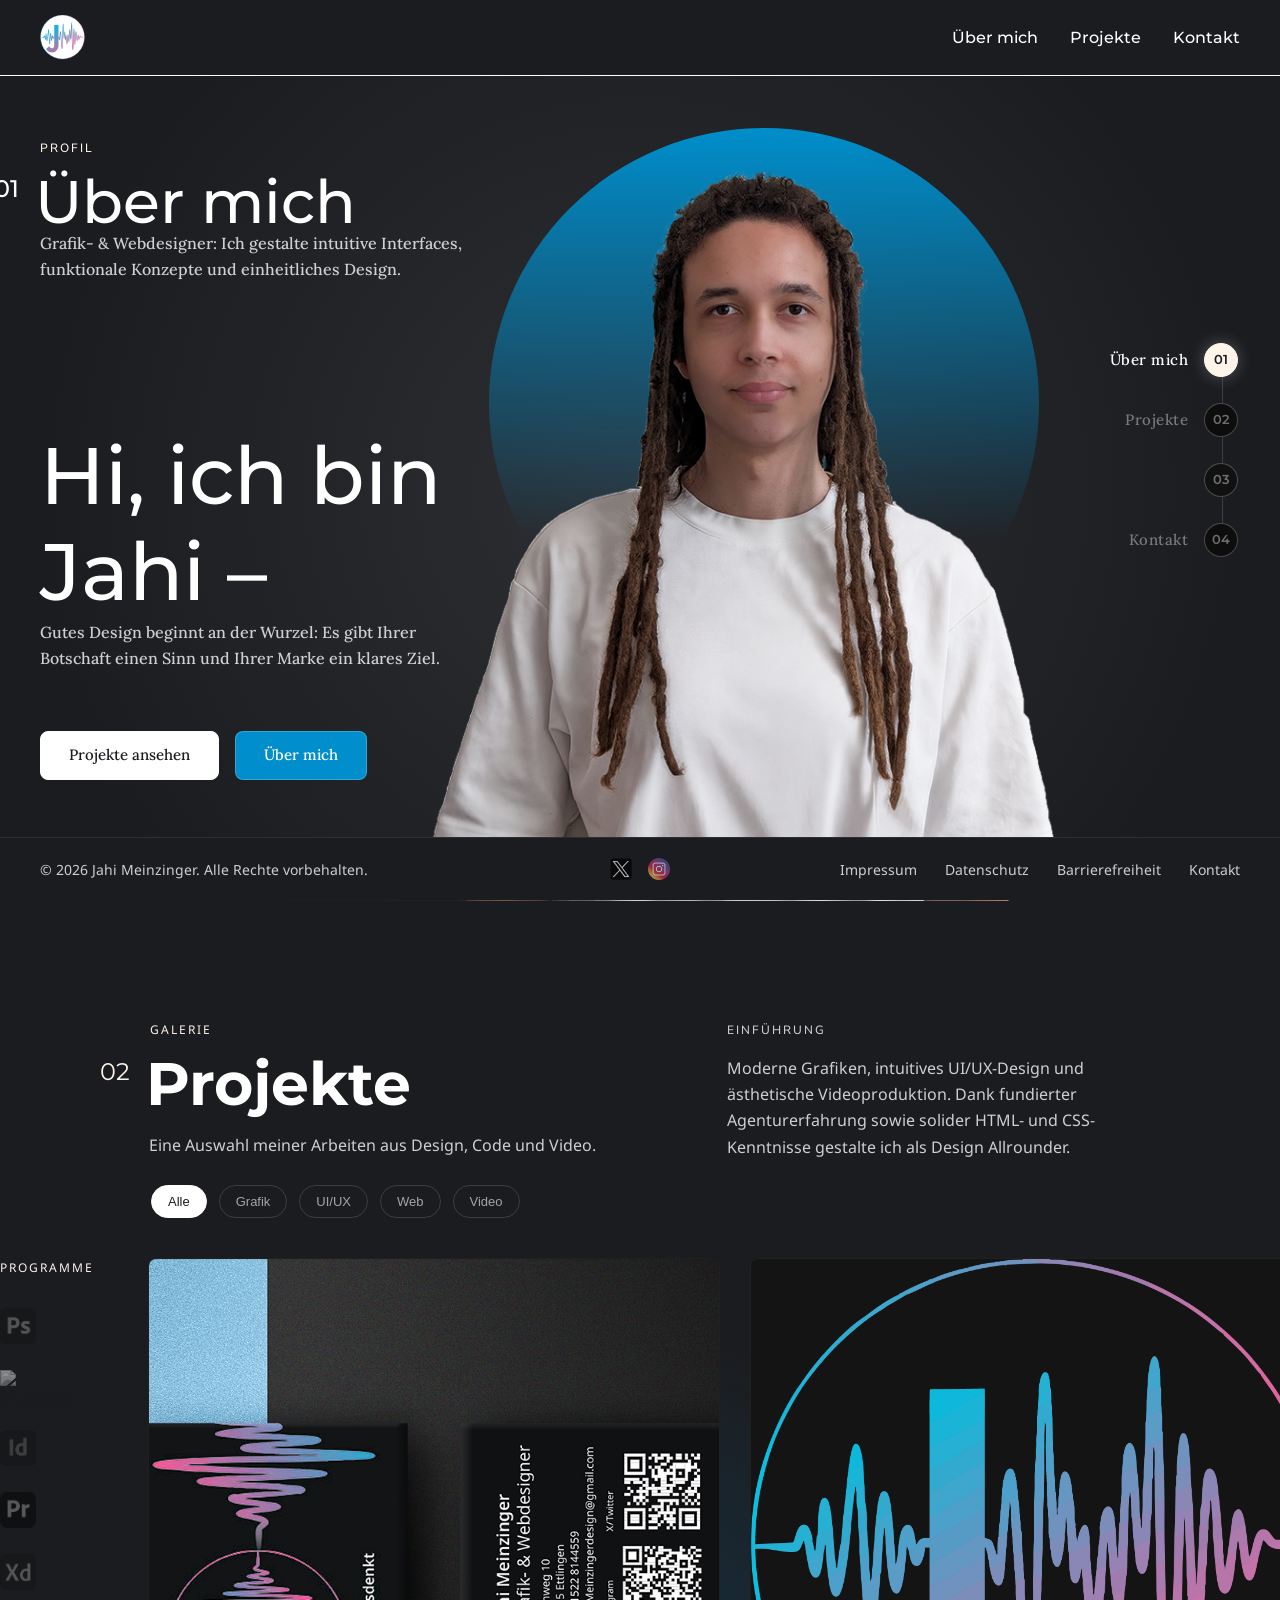
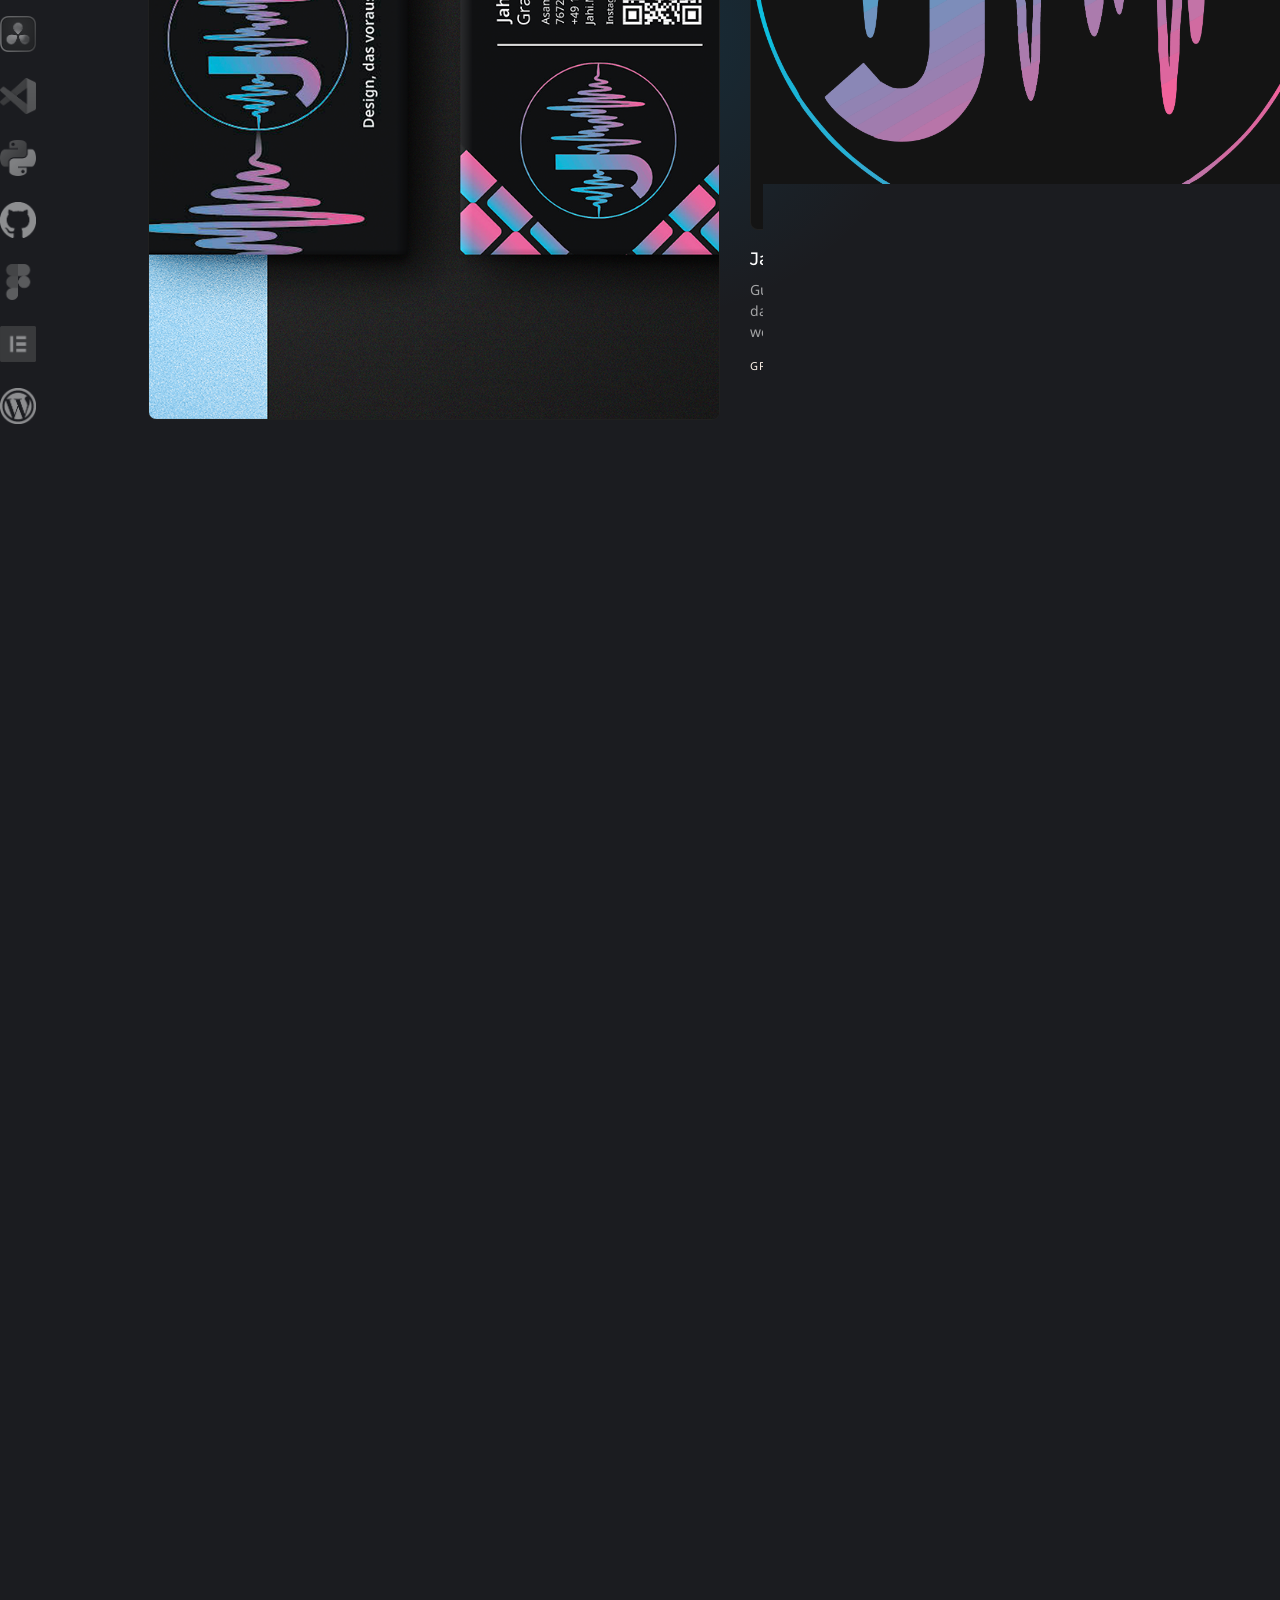
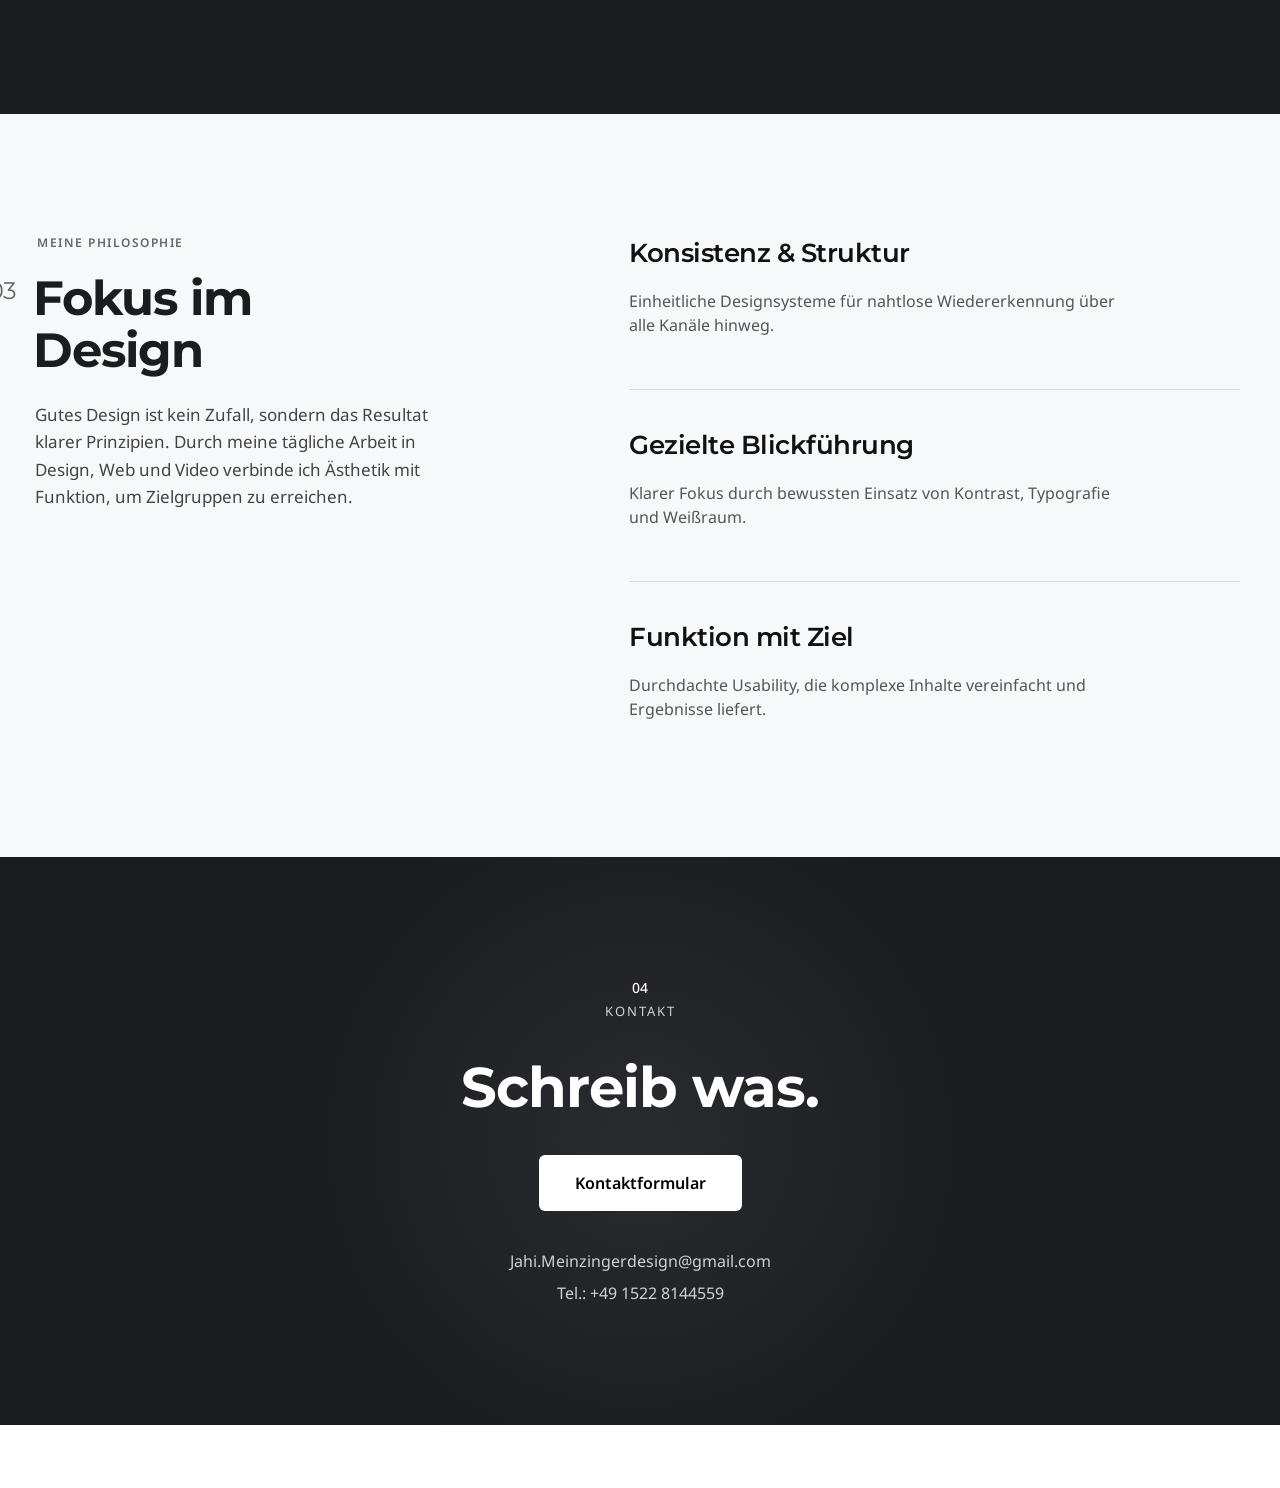
==== commit 5df3371e: "Changes Update" ====
--- a/index.html
+++ b/index.html
@@ -306,6 +306,50 @@
                             </div>
                         </article>
 
+                            <!-- Projekt 8 (Landingpage Showcase) mit 2 Bildern -->
+                        <article class="project-card format-portrait-small format-contain is-hidden"
+                            data-category="uiux">
+                            <div class="project-image-wrapper">
+                                <!-- 1. Standard-Bild -->
+                                <img src="assets/projects/Landingpage_Showcase_3D_scroll.png" alt="Landingpage Showcase"
+                                    class="project-img">
+
+                                <!-- 2. Zweites Bild (wird beim Hovern eingeblendet) -->
+                                <img src="assets/projects/Landingpage_Showcase_3D.png" alt="Landingpage Scrollansicht"
+                                    class="project-img project-img-hover">
+                            </div>
+                            <div class="project-info">
+                                <h3 class="project-title">3D Landingpage Showcase ESN</h3>
+                                <p class="project-description">Moderner Hero-Bereich für eine ESN-Sonderedition mit 
+                                    dynamischem Split-Layout, linksbündiger Headline mit Call-to-Action und 
+                                    fotorealistischen 3D-Renderings von Proteindose, Riegeln und Litschis.</p>
+                                <span class="project-category-tag">UI/UX Figma, Grafik & Webdesign</span>
+                            </div>
+                        </article>    
+
+                        <!-- Projekt 9 (Video Showcase) -->
+                        <article class="project-card format-portrait-large is-hidden" data-category="video">
+                            <div class="project-image-wrapper project-video-wrapper">
+                                <iframe 
+                                    src="https://www.youtube-nocookie.com/embed/Ao1uABbWo7w" 
+                                    title="Projekt Video" 
+                                    frameborder="0" 
+                                    allow="accelerometer; autoplay; clipboard-write; encrypted-media; gyroscope; picture-in-picture; web-share" 
+                                    referrerpolicy="strict-origin-when-cross-origin" 
+                                    allowfullscreen>
+                                </iframe>
+                            </div>
+                            <div class="project-info">
+                                <h3 class="project-title">ESN Social Media Short</h3>
+                                <p class="project-description">
+                                    Dynamischer Social-Media- & Werbespot für die fiktive ESN-Sonderedition „Lychee“. 
+                                    Das Konzept verbindet packendes Storytelling mit schnellen Schnitten, gezieltem Sounddesign 
+                                    und einer nahtlosen Überleitung in ein hochwertiges 3D-Produkt-Outro. (Reines Konzeptprojekt)
+                                </p>
+                                <span class="project-category-tag">Videoproduktion, Sound & Motion Design</span>
+                            </div>
+                        </article>
+
                         <!-- BUTTON ZUM AUFKLAPPEN (Spannt über beide Projekt-Spalten) -->
                         <div class="projects-more-wrapper">
                             <button id="load-more-btn" class="btn-more-projects">
--- a/style.css
+++ b/style.css
@@ -780,6 +780,14 @@
 
 .project-card.is-hidden {
     display: none !important;
+}
+
+.project-video-wrapper iframe {
+    width: 100%;
+    height: 100%;
+    min-height: 250px;
+    border: none;
+    display: block;
 }
 
 /* BUTTON: MEHR PROJEKTE ANZEIGEN */
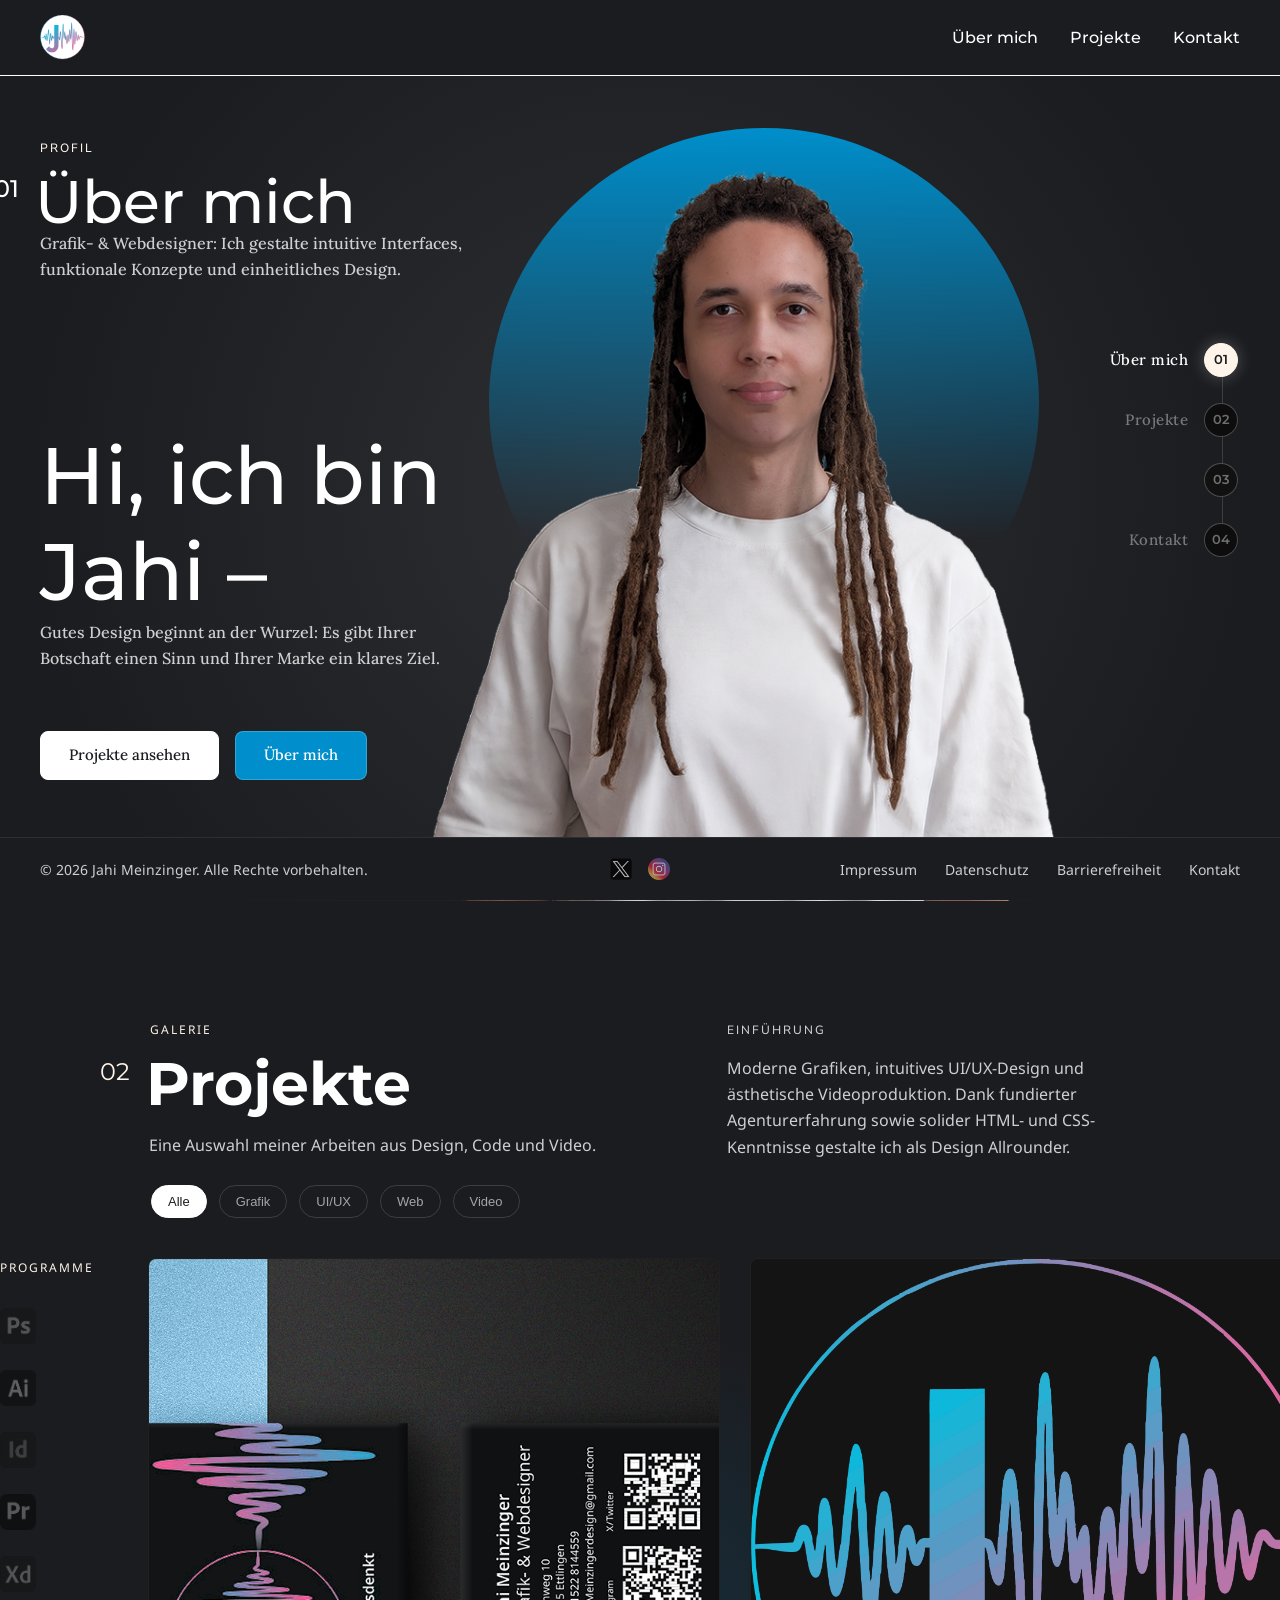
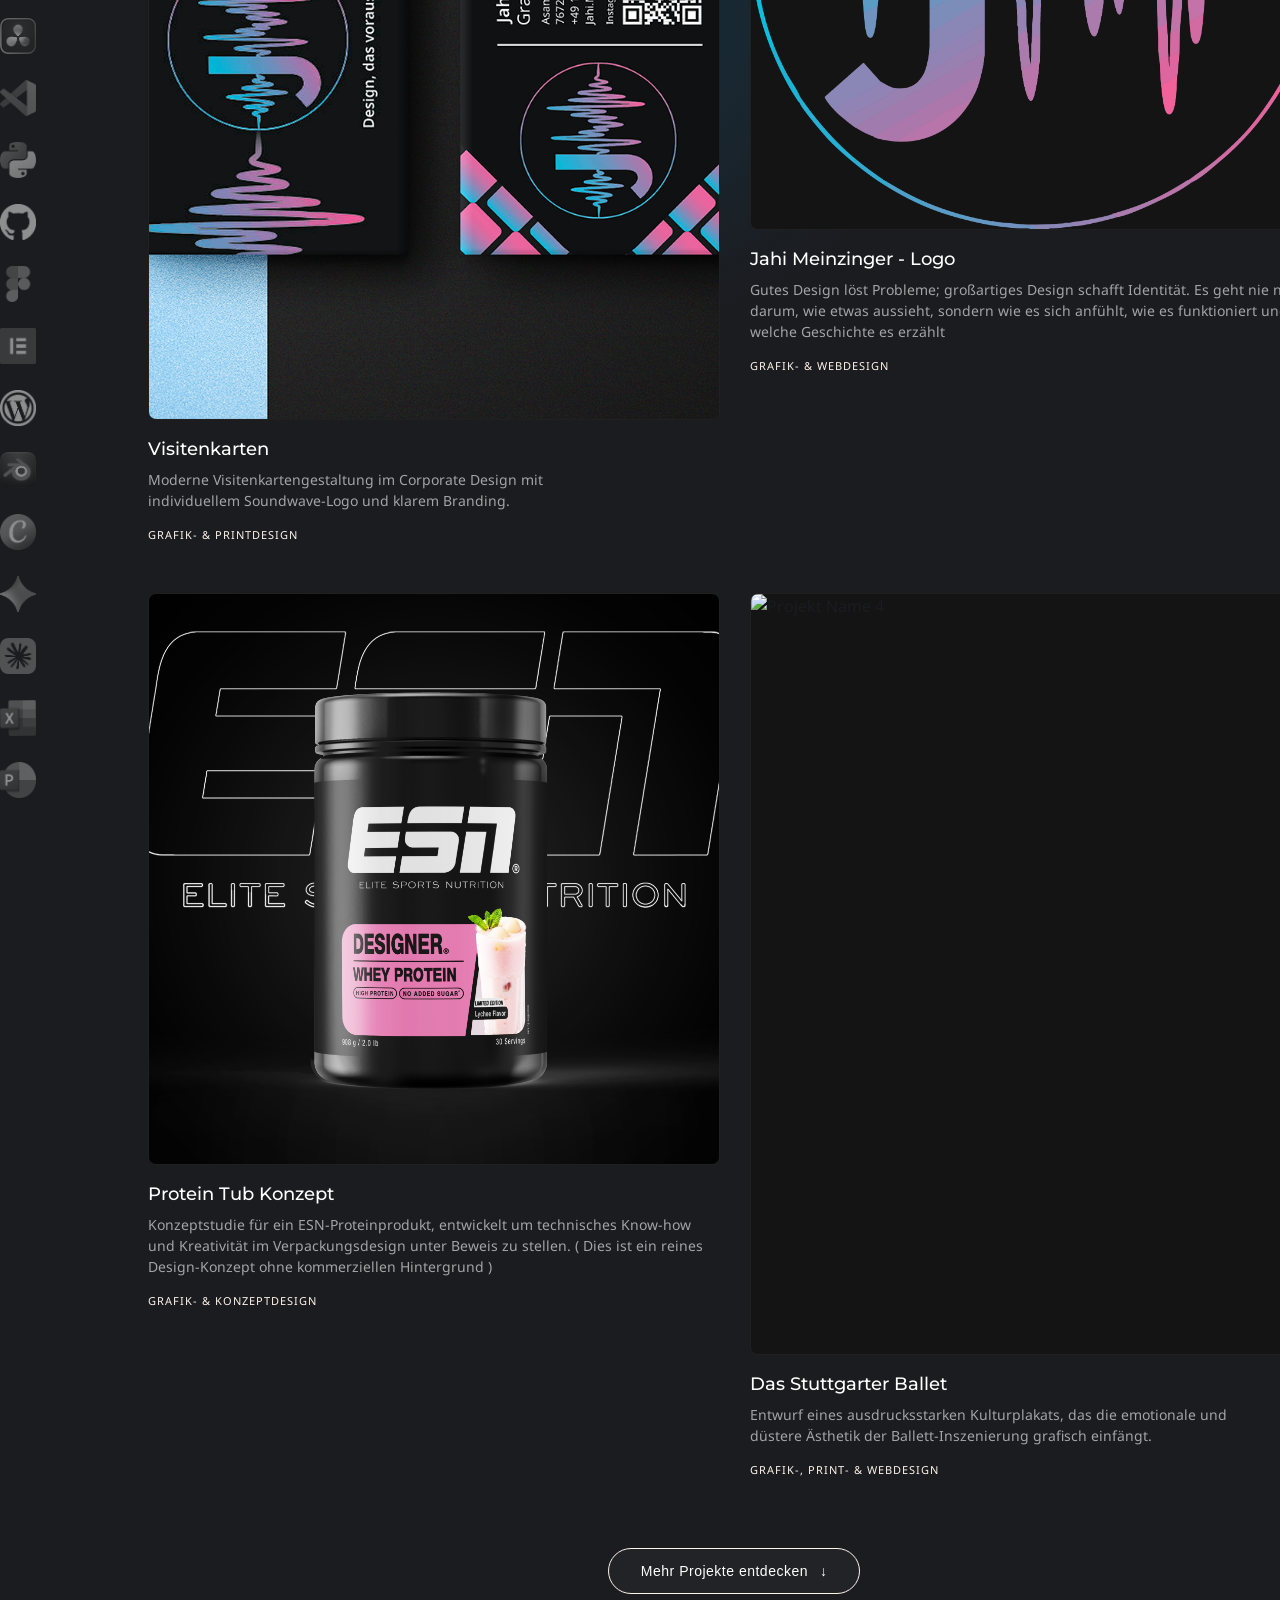
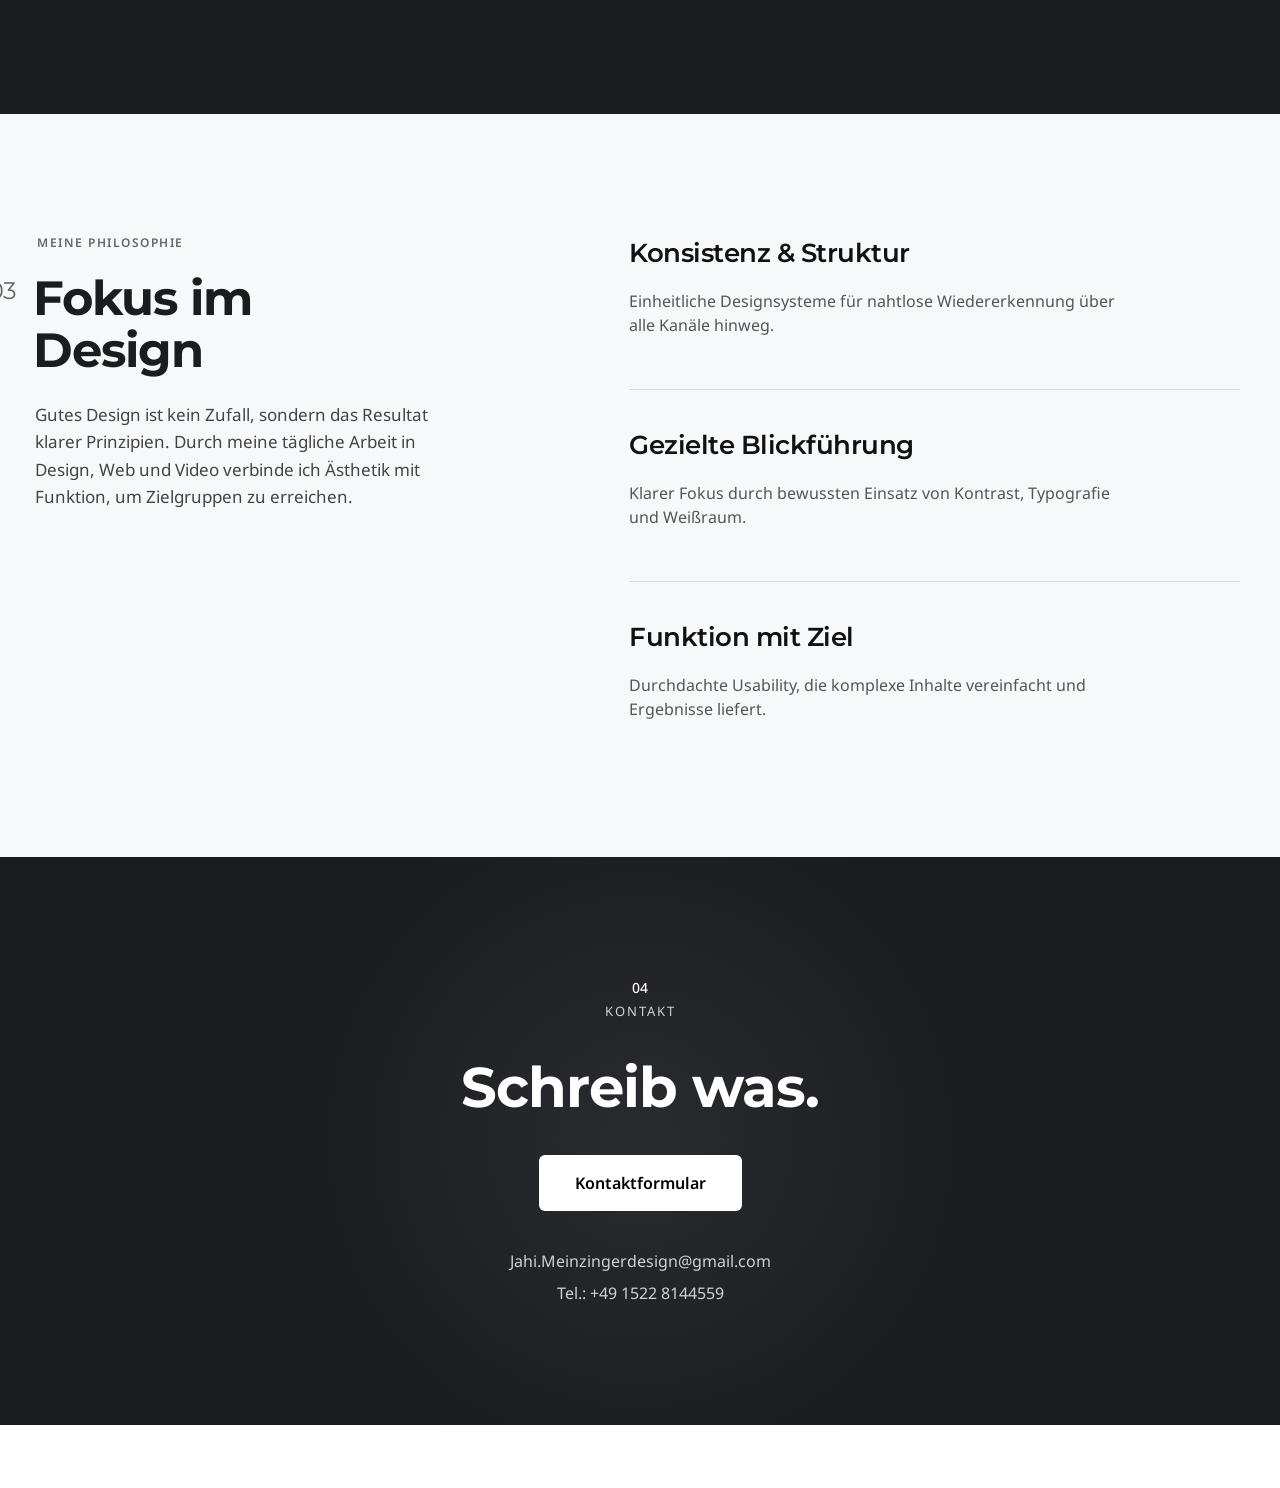
==== commit 685af55c: "Change Update" ====
--- a/index.html
+++ b/index.html
@@ -151,7 +151,7 @@
                             <div class="program-item" title="Photoshop"><img src="assets/programme-logos/Photoshop.png"
                                     alt="Photoshop"></div>
                             <div class="program-item" title="Illustrator"><img
-                                    src="assets/programme-logos/illustrator.png" alt="Illustrator"></div>
+                                    src="assets/programme-logos/Illustrator.png" alt="Illustrator"></div>
                             <div class="program-item" title="Indesign"><img src="assets/programme-logos/Indesign.png"
                                     alt="Indesign"></div>
                             <div class="program-item" title="Premiere Pro"><img
